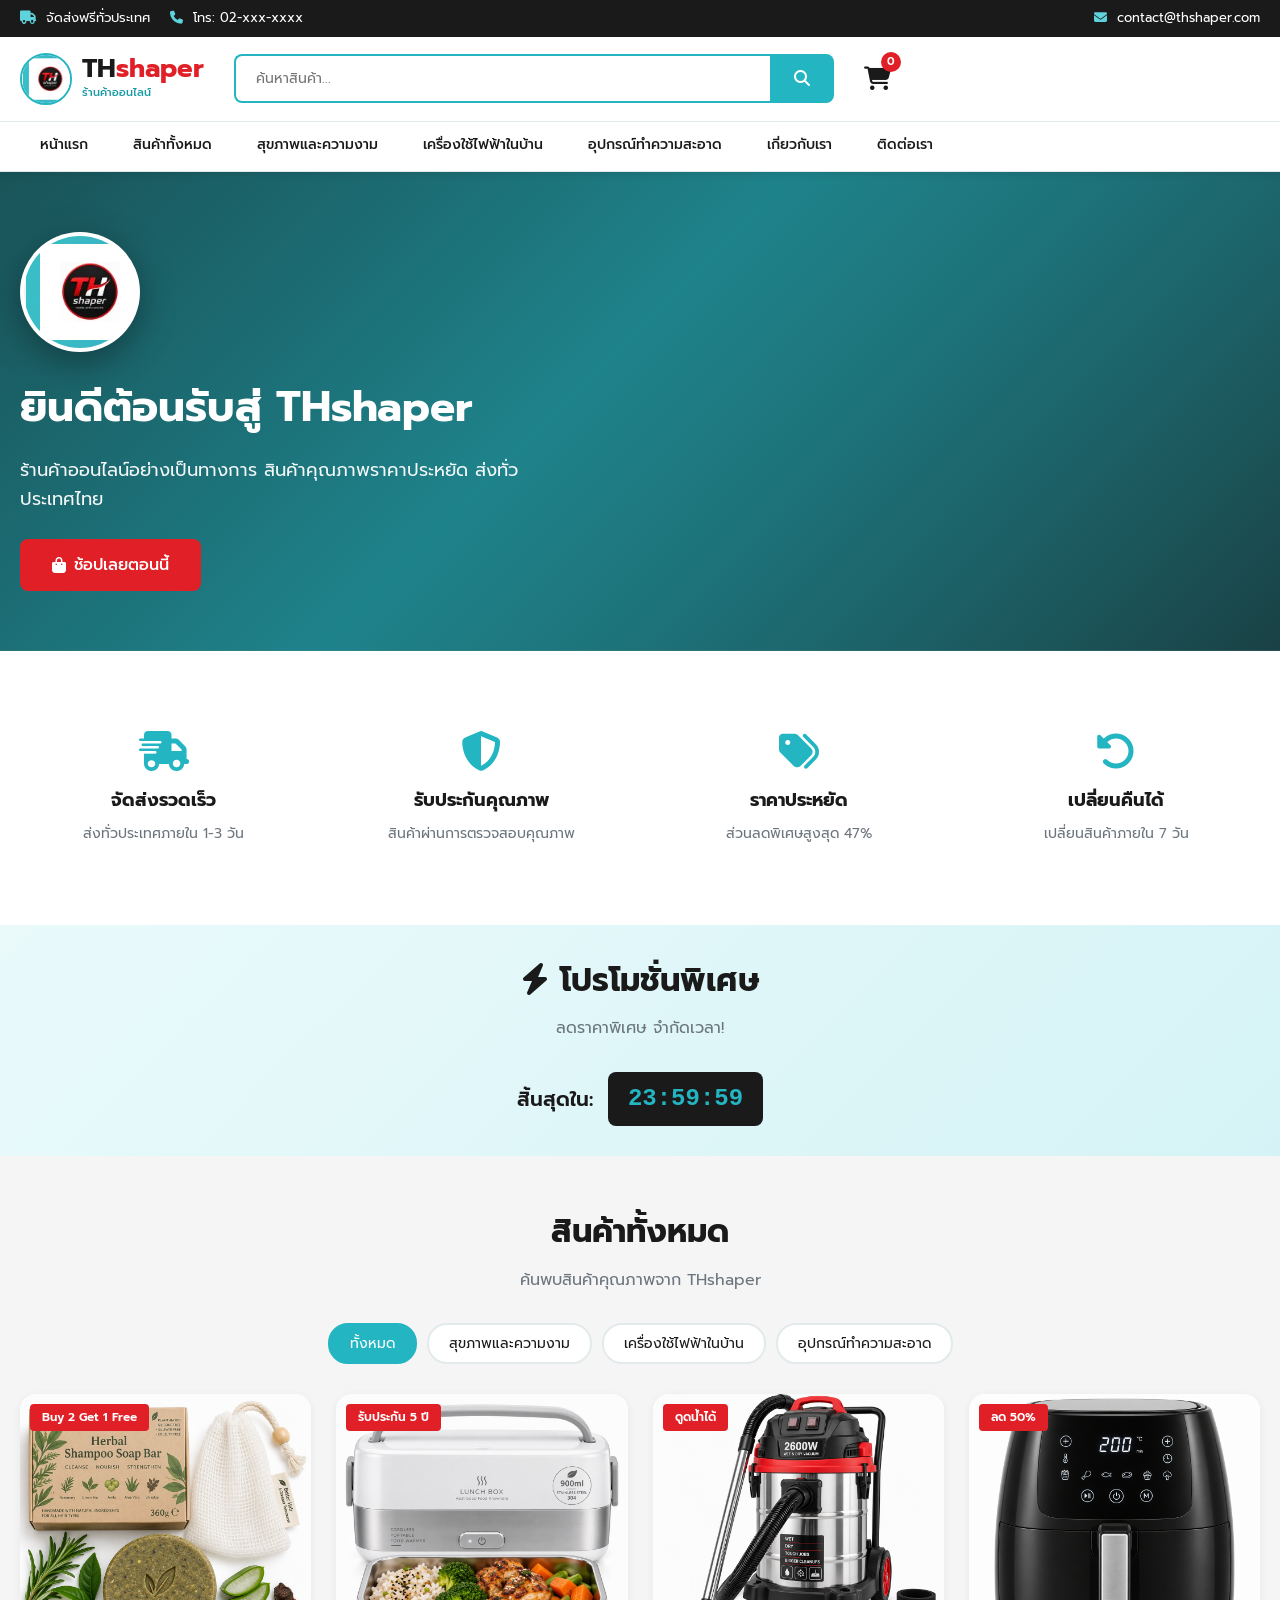
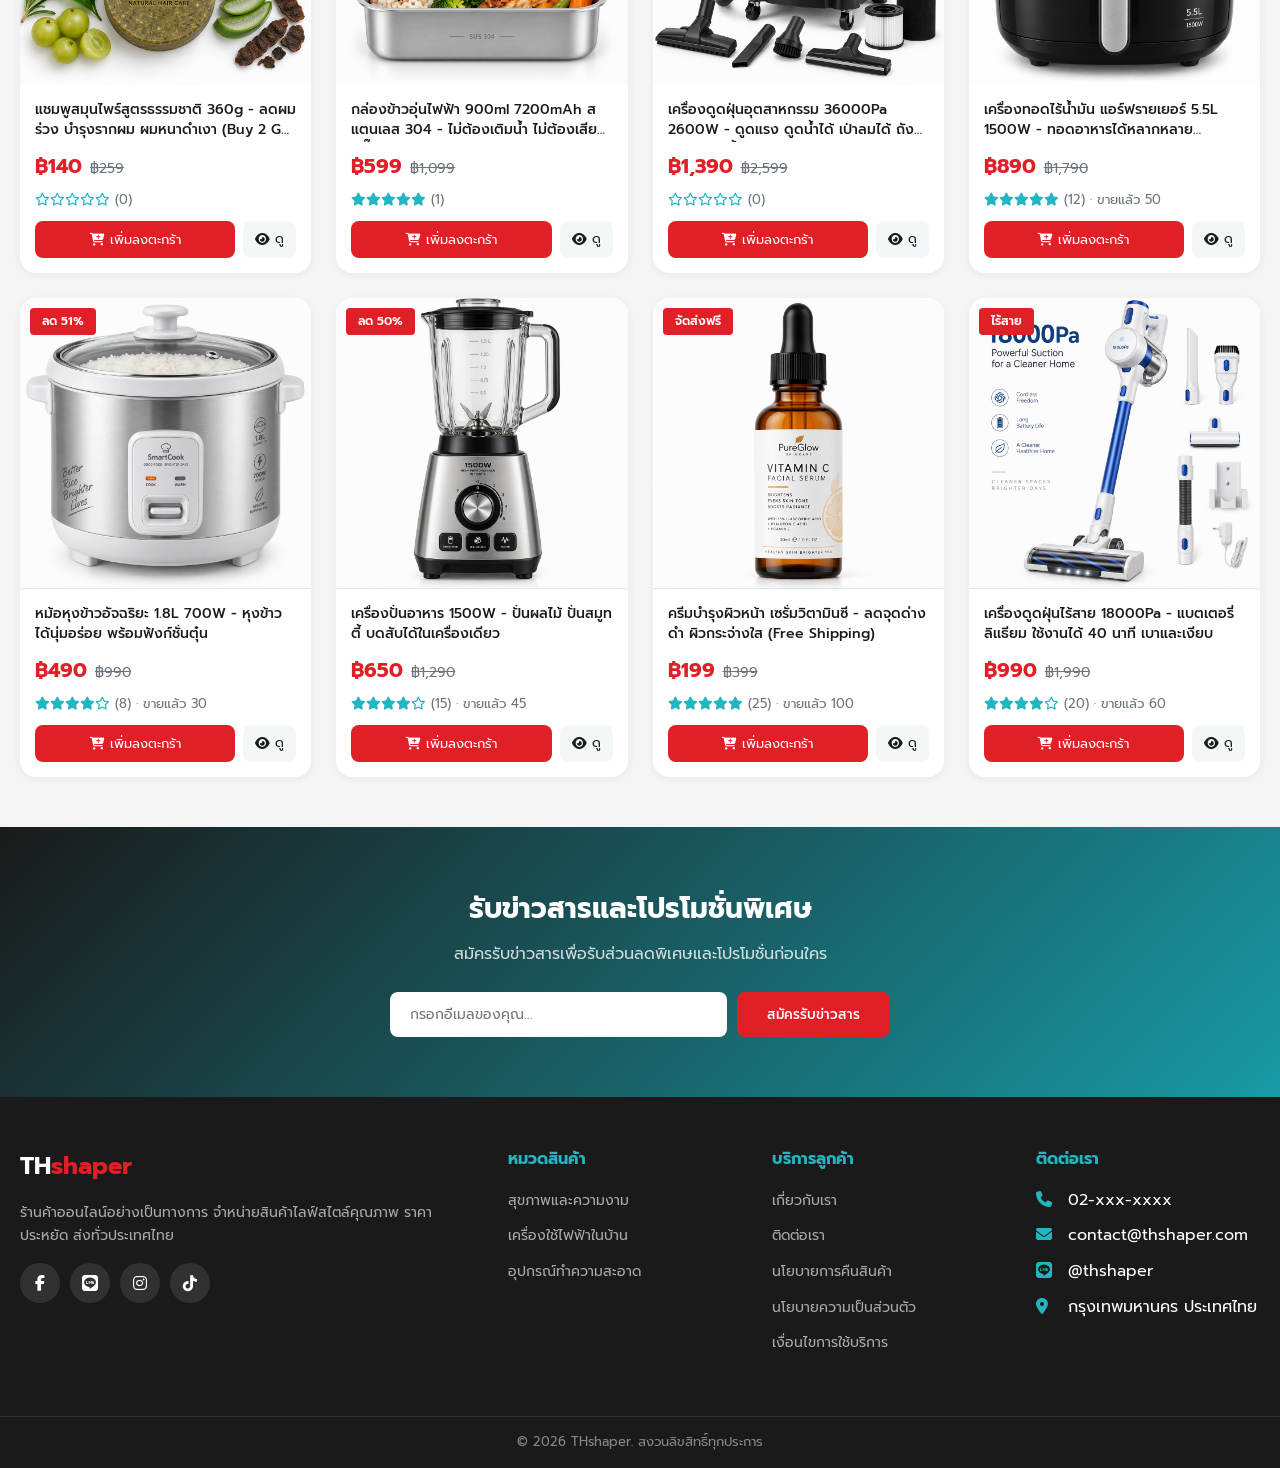
==== index.html @ f89d8999 "Add THshaper online store website - Single-file build (THshaper.html) with inlined CSS/JS and base64" ====
<!DOCTYPE html>
<html lang="th">
<head>
    <meta charset="UTF-8">
    <meta name="viewport" content="width=device-width, initial-scale=1.0">
    <title>THshaper - ร้านค้าออนไลน์ | สินค้าคุณภาพราคาประหยัด</title>
    <meta name="description" content="THshaper ร้านค้าออนไลน์อย่างเป็นทางการ จำหน่ายสินค้าไลฟ์สไตล์คุณภาพ ราคาประหยัด ส่งทั่วประเทศไทย">
    <meta name="keywords" content="THshaper, ร้านค้าออนไลน์, ช้อปปิ้งออนไลน์, สินค้าลดราคา, แชมพูสมุนไพร, กล่องข้าวอุ่นไฟฟ้า, เครื่องดูดฝุ่น">
    <meta name="author" content="THshaper">
    <meta name="robots" content="index, follow">
    
    <!-- Open Graph / Social Media -->
    <meta property="og:type" content="website">
    <meta property="og:title" content="THshaper - ร้านค้าออนไลน์">
    <meta property="og:description" content="สินค้าคุณภาพราคาประหยัด ส่งทั่วประเทศไทย">
    
    <!-- Schema.org structured data for Google SEO -->
    <script type="application/ld+json">
    {
        "@context": "https://schema.org",
        "@type": "OnlineStore",
        "name": "THshaper",
        "description": "ร้านค้าออนไลน์อย่างเป็นทางการ จำหน่ายสินค้าไลฟ์สไตล์คุณภาพ",
        "url": "https://thshaper-store.google.com",
        "address": {
            "@type": "PostalAddress",
            "addressCountry": "TH"
        }
    }
    </script>
    
    <link rel="preconnect" href="https://fonts.googleapis.com">
    <link rel="preconnect" href="https://fonts.gstatic.com" crossorigin>
    <link href="https://fonts.googleapis.com/css2?family=Prompt:wght@300;400;500;600;700&display=swap" rel="stylesheet">
    <link rel="stylesheet" href="https://cdnjs.cloudflare.com/ajax/libs/font-awesome/6.5.0/css/all.min.css">
    <link rel="stylesheet" href="style.css">
</head>
<body>
    <!-- Header -->
    <header id="header">
        <div class="header-top">
            <div class="container">
                <div class="header-top-left">
                    <span><i class="fas fa-truck"></i> จัดส่งฟรีทั่วประเทศ</span>
                    <span><i class="fas fa-phone"></i> โทร: 02-xxx-xxxx</span>
                </div>
                <div class="header-top-right">
                    <span><i class="fas fa-envelope"></i> contact@thshaper.com</span>
                </div>
            </div>
        </div>
        
        <div class="header-main">
            <div class="container">
                <div class="header-flex">
                    <div class="logo" onclick="showPage('home')">
                        <img src="images/logo.png" alt="THshaper Logo" class="logo-img">
                        <div class="logo-text">
                            <h1>TH<span class="logo-accent">shaper</span></h1>
                            <p>ร้านค้าออนไลน์</p>
                        </div>
                    </div>
                    
                    <div class="search-bar">
                        <input type="text" id="searchInput" placeholder="ค้นหาสินค้า..." onkeyup="searchProducts()">
                        <button onclick="searchProducts()"><i class="fas fa-search"></i></button>
                    </div>
                    
                    <div class="header-actions">
                        <div class="cart-icon" onclick="toggleCart()">
                            <i class="fas fa-shopping-cart"></i>
                            <span class="cart-count" id="cartCount">0</span>
                        </div>
                    </div>
                </div>
            </div>
        </div>
        
        <nav class="navbar">
            <div class="container">
                <ul>
                    <li><a href="?" onclick="return openPage('home');">หน้าแรก</a></li>
                    <li><a href="?" onclick="filterCategory('all'); return false;">สินค้าทั้งหมด</a></li>
                    <li><a href="?" onclick="filterCategory('beauty'); return false;">สุขภาพและความงาม</a></li>
                    <li><a href="?" onclick="filterCategory('home'); return false;">เครื่องใช้ไฟฟ้าในบ้าน</a></li>
                    <li><a href="?" onclick="filterCategory('cleaning'); return false;">อุปกรณ์ทำความสะอาด</a></li>
                    <li><a href="?page=about" onclick="return openPage('about');">เกี่ยวกับเรา</a></li>
                    <li><a href="?page=contact" onclick="return openPage('contact');">ติดต่อเรา</a></li>
                </ul>
            </div>
        </nav>
    </header>

    <!-- Home Page -->
    <div id="page-home" class="page active">
        <!-- Hero Banner -->
        <section class="hero">
            <div class="hero-overlay">
                <div class="container">
                    <div class="hero-content">
                        <img src="images/logo.png" alt="THshaper" class="hero-logo">
                        <h2>ยินดีต้อนรับสู่ THshaper</h2>
                        <p>ร้านค้าออนไลน์อย่างเป็นทางการ สินค้าคุณภาพราคาประหยัด ส่งทั่วประเทศไทย</p>
                        <button class="btn btn-primary btn-lg" onclick="filterCategory('all')">
                            <i class="fas fa-shopping-bag"></i> ช้อปเลยตอนนี้
                        </button>
                    </div>
                </div>
            </div>
        </section>

        <!-- Features -->
        <section class="features">
            <div class="container">
                <div class="features-grid">
                    <div class="feature-item">
                        <i class="fas fa-truck-fast"></i>
                        <h3>จัดส่งรวดเร็ว</h3>
                        <p>ส่งทั่วประเทศภายใน 1-3 วัน</p>
                    </div>
                    <div class="feature-item">
                        <i class="fas fa-shield-halved"></i>
                        <h3>รับประกันคุณภาพ</h3>
                        <p>สินค้าผ่านการตรวจสอบคุณภาพ</p>
                    </div>
                    <div class="feature-item">
                        <i class="fas fa-tags"></i>
                        <h3>ราคาประหยัด</h3>
                        <p>ส่วนลดพิเศษสูงสุด 47%</p>
                    </div>
                    <div class="feature-item">
                        <i class="fas fa-rotate-left"></i>
                        <h3>เปลี่ยนคืนได้</h3>
                        <p>เปลี่ยนสินค้าภายใน 7 วัน</p>
                    </div>
                </div>
            </div>
        </section>

        <!-- Flash Sale -->
        <section class="flash-sale">
            <div class="container">
                <div class="section-header">
                    <h2><i class="fas fa-bolt"></i> โปรโมชั่นพิเศษ</h2>
                    <p>ลดราคาพิเศษ จำกัดเวลา!</p>
                </div>
                <div class="countdown-bar">
                    <span>สิ้นสุดใน:</span>
                    <span class="countdown" id="countdown">23:59:59</span>
                </div>
            </div>
        </section>

        <!-- Products Grid -->
        <section class="products-section">
            <div class="container">
                <div class="section-header">
                    <h2>สินค้าทั้งหมด</h2>
                    <p>ค้นพบสินค้าคุณภาพจาก THshaper</p>
                </div>
                
                <div class="filter-bar">
                    <button class="filter-btn active" onclick="filterCategory('all')">ทั้งหมด</button>
                    <button class="filter-btn" onclick="filterCategory('beauty')">สุขภาพและความงาม</button>
                    <button class="filter-btn" onclick="filterCategory('home')">เครื่องใช้ไฟฟ้าในบ้าน</button>
                    <button class="filter-btn" onclick="filterCategory('cleaning')">อุปกรณ์ทำความสะอาด</button>
                </div>
                
                <div class="products-grid" id="productsGrid">
                    <!-- Products will be inserted by JavaScript -->
                </div>
            </div>
        </section>

        <!-- Newsletter -->
        <section class="newsletter">
            <div class="container">
                <h2>รับข่าวสารและโปรโมชั่นพิเศษ</h2>
                <p>สมัครรับข่าวสารเพื่อรับส่วนลดพิเศษและโปรโมชั่นก่อนใคร</p>
                <div class="newsletter-form">
                    <input type="email" placeholder="กรอกอีเมลของคุณ..." id="newsletterEmail">
                    <button onclick="subscribeNewsletter()">สมัครรับข่าวสาร</button>
                </div>
            </div>
        </section>
    </div>

    <!-- Product Detail Page -->
    <div id="page-product" class="page">
        <div class="container">
            <div class="breadcrumb" id="breadcrumb">
                <a href="?" onclick="return openPage('home');">หน้าแรก</a> / 
                <a href="?" onclick="filterCategory('all'); return false;">สินค้าทั้งหมด</a> / 
                <span id="breadcrumbProduct">สินค้า</span>
            </div>
            <button class="btn-back" onclick="openPage('home')">
                <i class="fas fa-arrow-left"></i> กลับไปหน้าร้าน
            </button>
            <div id="productDetail" class="product-detail">
                <!-- Product detail will be inserted by JavaScript -->
            </div>
            <div id="relatedProducts" class="related-section"></div>
        </div>
    </div>

    <!-- About Page -->
    <div id="page-about" class="page">
        <div class="container">
            <div class="section-header">
                <h2>เกี่ยวกับ THshaper</h2>
            </div>
            <div class="about-content">
                <div class="about-text">
                    <h3>THshaper ร้านค้าออนไลน์อย่างเป็นทางการ</h3>
                    <p>THshaper คือร้านค้าออนไลน์ที่จำหน่ายสินค้าไลฟ์สไตล์คุณภาพ ครอบคลุมหมวดสุขภาพและความงาม เครื่องใช้ไฟฟ้าในบ้าน และอุปกรณ์ทำความสะอาด เรามุ่งมั่นนำเสนอสินค้าที่มีคุณภาพในราคาที่ประหยัด พร้อมบริการจัดส่งทั่วประเทศไทย</p>
                    <p>ด้วยประสบการณ์ในการขายสินค้าออนไลน์ เราเข้าใจความต้องการของลูกค้าและพยายามพัฒนาบริการอย่างต่อเนื่อง เพื่อให้ลูกค้าได้รับประสบการณ์การช้อปปิ้งที่ดีที่สุด</p>
                    
                    <h3>ทำไมต้องเลือก THshaper?</h3>
                    <ul>
                        <li><i class="fas fa-check"></i> สินค้าคุณภาพผ่านการคัดเลือก</li>
                        <li><i class="fas fa-check"></i> ราคาประหยัดพร้อมส่วนลดสูงสุด 47%</li>
                        <li><i class="fas fa-check"></i> จัดส่งรวดเร็วทั่วประเทศไทย</li>
                        <li><i class="fas fa-check"></i> รับประกันสินค้าและเปลี่ยนคืนได้</li>
                        <li><i class="fas fa-check"></i> ทีมงานพร้อมให้บริการและให้คำปรึกษา</li>
                    </ul>
                </div>
            </div>
        </div>
    </div>

    <!-- Contact Page -->
    <div id="page-contact" class="page">
        <div class="container">
            <div class="section-header">
                <h2>ติดต่อเรา</h2>
                <p>มีคำถามหรือข้อสงสัย? ติดต่อเราได้ทุกช่องทาง</p>
            </div>
            <div class="contact-grid">
                <div class="contact-info">
                    <div class="contact-item">
                        <i class="fas fa-map-marker-alt"></i>
                        <div>
                            <h3>ที่อยู่</h3>
                            <p>กรุงเทพมหานคร ประเทศไทย</p>
                        </div>
                    </div>
                    <div class="contact-item">
                        <i class="fas fa-phone"></i>
                        <div>
                            <h3>โทรศัพท์</h3>
                            <p>02-xxx-xxxx</p>
                        </div>
                    </div>
                    <div class="contact-item">
                        <i class="fas fa-envelope"></i>
                        <div>
                            <h3>อีเมล</h3>
                            <p>contact@thshaper.com</p>
                        </div>
                    </div>
                    <div class="contact-item">
                        <i class="fab fa-line"></i>
                        <div>
                            <h3>LINE</h3>
                            <p>@thshaper</p>
                        </div>
                    </div>
                    <div class="contact-item">
                        <i class="fab fa-facebook"></i>
                        <div>
                            <h3>Facebook</h3>
                            <p>THshaper Thailand</p>
                        </div>
                    </div>
                </div>
                <div class="contact-form-wrapper">
                    <form class="contact-form" onsubmit="submitContact(event)">
                        <h3>ส่งข้อความถึงเรา</h3>
                        <div class="form-group">
                            <label>ชื่อ-นามสกุล</label>
                            <input type="text" required placeholder="กรอกชื่อของคุณ">
                        </div>
                        <div class="form-group">
                            <label>อีเมล</label>
                            <input type="email" required placeholder="กรอกอีเมล">
                        </div>
                        <div class="form-group">
                            <label>เบอร์โทรศัพท์</label>
                            <input type="tel" placeholder="กรอกเบอร์โทร">
                        </div>
                        <div class="form-group">
                            <label>ข้อความ</label>
                            <textarea rows="5" required placeholder="กรอกข้อความ"></textarea>
                        </div>
                        <button type="submit" class="btn btn-primary">ส่งข้อความ</button>
                    </form>
                </div>
            </div>
        </div>
    </div>

    <!-- Cart Sidebar -->
    <div id="cartOverlay" class="cart-overlay" onclick="toggleCart()"></div>
    <div id="cartSidebar" class="cart-sidebar">
        <div class="cart-header">
            <h3><i class="fas fa-shopping-cart"></i> ตะกร้าสินค้า</h3>
            <button onclick="toggleCart()"><i class="fas fa-times"></i></button>
        </div>
        <div class="cart-items" id="cartItems">
            <p class="empty-cart">ตะกร้าสินค้าว่าง</p>
        </div>
        <div class="cart-footer" id="cartFooter">
            <div class="cart-total">
                <span>รวมทั้งหมด:</span>
                <span id="cartTotal">฿0</span>
            </div>
            <button class="btn btn-primary btn-block" onclick="checkout()">ดำเนินการสั่งซื้อ</button>
        </div>
    </div>

    <!-- Footer -->
    <footer>
        <div class="footer-top">
            <div class="container">
                <div class="footer-grid">
                    <div class="footer-col">
                        <h3>TH<span class="logo-accent">shaper</span></h3>
                        <p>ร้านค้าออนไลน์อย่างเป็นทางการ จำหน่ายสินค้าไลฟ์สไตล์คุณภาพ ราคาประหยัด ส่งทั่วประเทศไทย</p>
                        <div class="social-links">
                            <a href="#"><i class="fab fa-facebook-f"></i></a>
                            <a href="#"><i class="fab fa-line"></i></a>
                            <a href="#"><i class="fab fa-instagram"></i></a>
                            <a href="#"><i class="fab fa-tiktok"></i></a>
                        </div>
                    </div>
                    <div class="footer-col">
                        <h4>หมวดสินค้า</h4>
                        <ul>
                            <li><a href="#" onclick="filterCategory('beauty'); return false;">สุขภาพและความงาม</a></li>
                            <li><a href="#" onclick="filterCategory('home'); return false;">เครื่องใช้ไฟฟ้าในบ้าน</a></li>
                            <li><a href="#" onclick="filterCategory('cleaning'); return false;">อุปกรณ์ทำความสะอาด</a></li>
                        </ul>
                    </div>
                    <div class="footer-col">
                        <h4>บริการลูกค้า</h4>
                        <ul>
                            <li><a href="#" onclick="showPage('about'); return false;">เกี่ยวกับเรา</a></li>
                            <li><a href="#" onclick="showPage('contact'); return false;">ติดต่อเรา</a></li>
                            <li><a href="#">นโยบายการคืนสินค้า</a></li>
                            <li><a href="#">นโยบายความเป็นส่วนตัว</a></li>
                            <li><a href="#">เงื่อนไขการใช้บริการ</a></li>
                        </ul>
                    </div>
                    <div class="footer-col">
                        <h4>ติดต่อเรา</h4>
                        <ul>
                            <li><i class="fas fa-phone"></i> 02-xxx-xxxx</li>
                            <li><i class="fas fa-envelope"></i> contact@thshaper.com</li>
                            <li><i class="fab fa-line"></i> @thshaper</li>
                            <li><i class="fas fa-map-marker-alt"></i> กรุงเทพมหานคร ประเทศไทย</li>
                        </ul>
                    </div>
                </div>
            </div>
        </div>
        <div class="footer-bottom">
            <div class="container">
                <p>&copy; 2026 THshaper. สงวนลิขสิทธิ์ทุกประการ</p>
            </div>
        </div>
    </footer>

    <!-- Toast Notification -->
    <div id="toast" class="toast"></div>

    <script src="data.js"></script>
    <script src="app.js"></script>
</body>
</html>
---- style.css ----
/* ============================
   THshaper - E-commerce CSS
   ============================ */

/* Reset & Base */
*, *::before, *::after {
    margin: 0;
    padding: 0;
    box-sizing: border-box;
}

:root {
    --primary: #E01F26;
    --primary-dark: #B01A20;
    --primary-light: #FF4A50;
    --teal: #23B5C1;
    --teal-dark: #189AA5;
    --teal-light: #5FD3DC;
    --secondary: #23B5C1;
    --accent: #23B5C1;
    --dark: #1A1A1A;
    --dark-2: #262626;
    --gray: #6c757d;
    --gray-light: #f4f7f8;
    --gray-border: #e3eaec;
    --white: #ffffff;
    --green: #28a745;
    --shadow: 0 2px 8px rgba(0, 0, 0, 0.1);
    --shadow-lg: 0 8px 30px rgba(0, 0, 0, 0.15);
    --radius: 8px;
    --radius-lg: 16px;
    --transition: all 0.3s ease;
    --font: 'Prompt', sans-serif;
}

html {
    scroll-behavior: smooth;
}

body {
    font-family: var(--font);
    color: var(--dark);
    background: #f5f5f5;
    line-height: 1.6;
}

a {
    text-decoration: none;
    color: inherit;
}

ul {
    list-style: none;
}

img {
    max-width: 100%;
    display: block;
}

button {
    cursor: pointer;
    border: none;
    font-family: inherit;
}

input, textarea {
    font-family: inherit;
}

/* Container */
.container {
    max-width: 1280px;
    margin: 0 auto;
    padding: 0 20px;
}

/* Buttons */
.btn {
    display: inline-flex;
    align-items: center;
    gap: 8px;
    padding: 10px 24px;
    border-radius: var(--radius);
    font-size: 14px;
    font-weight: 500;
    transition: var(--transition);
    background: var(--gray-light);
    color: var(--dark);
}

.btn-primary {
    background: var(--primary);
    color: white;
}

.btn-primary:hover {
    background: var(--primary-dark);
    transform: translateY(-2px);
    box-shadow: 0 4px 15px rgba(217, 37, 33, 0.4);
}

.btn-lg {
    padding: 14px 32px;
    font-size: 16px;
}

.btn-block {
    width: 100%;
    justify-content: center;
}

/* Header */
#header {
    position: sticky;
    top: 0;
    z-index: 1000;
    background: white;
    box-shadow: var(--shadow);
}

.header-top {
    background: var(--dark);
    color: white;
    padding: 8px 0;
    font-size: 13px;
}

.header-top .container {
    display: flex;
    justify-content: space-between;
    align-items: center;
}

.header-top-left, .header-top-right {
    display: flex;
    gap: 20px;
}

.header-top span i {
    margin-right: 5px;
    color: var(--teal-light);
}

.header-main {
    padding: 16px 0;
    border-bottom: 1px solid var(--gray-border);
}

.header-flex {
    display: flex;
    align-items: center;
    gap: 30px;
}

.logo {
    cursor: pointer;
    flex-shrink: 0;
    display: flex;
    align-items: center;
    gap: 10px;
}

.logo-img {
    width: 52px;
    height: 52px;
    border-radius: 50%;
    object-fit: cover;
    background: white;
    border: 2px solid var(--teal);
    flex-shrink: 0;
}

.logo-text {
    display: flex;
    flex-direction: column;
}

.logo h1 {
    font-size: 26px;
    font-weight: 700;
    color: var(--dark);
    line-height: 1;
}

.logo-accent {
    color: var(--primary);
}

.logo p {
    font-size: 11px;
    color: var(--teal-dark);
    margin-top: 2px;
    font-weight: 500;
}

.search-bar {
    flex: 1;
    display: flex;
    max-width: 600px;
}

.search-bar input {
    flex: 1;
    padding: 12px 20px;
    border: 2px solid var(--teal);
    border-right: none;
    border-radius: var(--radius) 0 0 var(--radius);
    outline: none;
    font-size: 14px;
}

.search-bar button {
    background: var(--teal);
    color: white;
    padding: 0 24px;
    border-radius: 0 var(--radius) var(--radius) 0;
    font-size: 16px;
    transition: var(--transition);
}

.search-bar button:hover {
    background: var(--teal-dark);
}

.header-actions {
    display: flex;
    gap: 20px;
    align-items: center;
}

.cart-icon {
    position: relative;
    cursor: pointer;
    font-size: 24px;
    color: var(--dark);
    transition: var(--transition);
}

.cart-icon:hover {
    color: var(--primary);
}

.cart-count {
    position: absolute;
    top: -8px;
    right: -10px;
    background: var(--primary);
    color: white;
    font-size: 11px;
    width: 20px;
    height: 20px;
    border-radius: 50%;
    display: flex;
    align-items: center;
    justify-content: center;
    font-weight: 600;
}

/* Navbar */
.navbar {
    background: white;
    border-bottom: 1px solid var(--gray-border);
}

.navbar ul {
    display: flex;
    gap: 5px;
}

.navbar li a {
    display: block;
    padding: 12px 20px;
    font-size: 14px;
    font-weight: 500;
    color: var(--dark);
    transition: var(--transition);
    border-bottom: 3px solid transparent;
}

.navbar li a:hover {
    color: var(--teal);
    border-bottom-color: var(--teal);
}

/* Page System */
.page {
    display: none;
    min-height: 60vh;
}

.page.active {
    display: block;
}

/* Hero */
.hero {
    background: linear-gradient(135deg, #189AA5 0%, #23B5C1 45%, #1A1A1A 100%);
    background-size: cover;
    background-position: center;
    min-height: 420px;
    display: flex;
    align-items: center;
    color: white;
    position: relative;
}

.hero-overlay {
    width: 100%;
    background: linear-gradient(135deg, rgba(26, 26, 26, 0.55) 0%, rgba(24, 154, 165, 0.3) 100%);
    padding: 60px 0;
}

.hero-logo {
    width: 120px;
    height: 120px;
    border-radius: 50%;
    object-fit: cover;
    background: white;
    border: 4px solid rgba(255, 255, 255, 0.9);
    box-shadow: 0 10px 35px rgba(0, 0, 0, 0.35);
    margin-bottom: 22px;
}

.hero-content h2 {
    font-size: 42px;
    font-weight: 700;
    margin-bottom: 15px;
}

.hero-content p {
    font-size: 18px;
    margin-bottom: 25px;
    opacity: 0.95;
    max-width: 500px;
}

/* Features */
.features {
    padding: 50px 0;
    background: white;
}

.features-grid {
    display: grid;
    grid-template-columns: repeat(4, 1fr);
    gap: 30px;
}

.feature-item {
    text-align: center;
    padding: 30px 20px;
    border-radius: var(--radius-lg);
    transition: var(--transition);
}

.feature-item:hover {
    background: var(--gray-light);
    transform: translateY(-5px);
}

.feature-item i {
    font-size: 40px;
    color: var(--teal);
    margin-bottom: 15px;
}

.feature-item h3 {
    font-size: 18px;
    margin-bottom: 8px;
}

.feature-item p {
    font-size: 14px;
    color: var(--gray);
}

/* Flash Sale */
.flash-sale {
    padding: 30px 0;
    background: linear-gradient(135deg, #eafafb 0%, #d5f3f6 100%);
}

.countdown-bar {
    display: flex;
    justify-content: center;
    align-items: center;
    gap: 15px;
    font-size: 20px;
    font-weight: 600;
}

.countdown {
    background: var(--dark);
    color: var(--accent);
    padding: 8px 20px;
    border-radius: var(--radius);
    font-family: monospace;
    font-size: 24px;
}

/* Products Section */
.products-section {
    padding: 50px 0;
}

.section-header {
    text-align: center;
    margin-bottom: 30px;
}

.section-header h2 {
    font-size: 32px;
    font-weight: 700;
    color: var(--dark);
    margin-bottom: 10px;
}

.section-header p {
    color: var(--gray);
    font-size: 16px;
}

/* Filter Bar */
.filter-bar {
    display: flex;
    justify-content: center;
    gap: 10px;
    margin-bottom: 30px;
    flex-wrap: wrap;
}

.filter-btn {
    padding: 8px 20px;
    border-radius: 20px;
    background: white;
    border: 2px solid var(--gray-border);
    color: var(--dark);
    font-size: 14px;
    transition: var(--transition);
}

.filter-btn:hover {
    border-color: var(--teal);
    color: var(--teal-dark);
}

.filter-btn.active {
    background: var(--teal);
    color: white;
    border-color: var(--teal);
}

/* Products Grid */
.products-grid {
    display: grid;
    grid-template-columns: repeat(4, 1fr);
    gap: 25px;
}

.product-card {
    background: white;
    border-radius: var(--radius-lg);
    overflow: hidden;
    transition: var(--transition);
    box-shadow: 0 2px 8px rgba(0,0,0,0.06);
    cursor: pointer;
}

.product-card:hover {
    transform: translateY(-8px);
    box-shadow: var(--shadow-lg);
}

.product-image {
    position: relative;
    aspect-ratio: 1;
    background: var(--gray-light);
    display: flex;
    align-items: center;
    justify-content: center;
    overflow: hidden;
}

.product-image img {
    width: 100%;
    height: 100%;
    object-fit: cover;
    transition: transform 0.4s ease;
}

.product-card:hover .product-image img {
    transform: scale(1.1);
}

.product-badge {
    position: absolute;
    top: 10px;
    left: 10px;
    background: var(--primary);
    color: white;
    padding: 4px 12px;
    border-radius: 4px;
    font-size: 12px;
    font-weight: 600;
    z-index: 2;
}

/* "View details" hint that slides up over the product image on hover */
.product-image-hint {
    position: absolute;
    left: 0;
    right: 0;
    bottom: 0;
    background: rgba(35, 181, 193, 0.95);
    color: white;
    text-align: center;
    padding: 9px 0;
    font-size: 13px;
    font-weight: 500;
    transform: translateY(100%);
    transition: transform 0.3s ease;
    z-index: 2;
}

.product-card:hover .product-image-hint {
    transform: translateY(0);
}

.product-info {
    padding: 15px;
}

.product-name {
    font-size: 14px;
    font-weight: 500;
    margin-bottom: 8px;
    display: -webkit-box;
    -webkit-line-clamp: 2;
    -webkit-box-orient: vertical;
    overflow: hidden;
    min-height: 42px;
    line-height: 1.4;
}

.product-name a {
    color: var(--dark);
    text-decoration: none;
    transition: var(--transition);
}

.product-name a:hover {
    color: var(--teal-dark);
    text-decoration: underline;
}

.product-price {
    display: flex;
    align-items: baseline;
    gap: 8px;
    margin-bottom: 8px;
}

.price-current {
    font-size: 20px;
    font-weight: 700;
    color: var(--primary);
}

.price-original {
    font-size: 14px;
    color: var(--gray);
    text-decoration: line-through;
}

.product-rating {
    display: flex;
    align-items: center;
    gap: 5px;
    font-size: 13px;
    color: var(--gray);
}

.product-rating .stars {
    color: var(--accent);
}

.product-actions {
    display: flex;
    gap: 8px;
    margin-top: 10px;
}

.btn-add-cart {
    flex: 1;
    background: var(--primary);
    color: white;
    padding: 8px 12px;
    border-radius: var(--radius);
    font-size: 13px;
    transition: var(--transition);
    display: flex;
    align-items: center;
    justify-content: center;
    gap: 5px;
}

.btn-add-cart:hover {
    background: var(--primary-dark);
}

.btn-quick-view {
    background: var(--gray-light);
    color: var(--dark);
    padding: 8px 12px;
    border-radius: var(--radius);
    font-size: 13px;
    transition: var(--transition);
    text-decoration: none;
    display: inline-flex;
    align-items: center;
    gap: 5px;
    white-space: nowrap;
}

.btn-quick-view:hover {
    background: var(--teal);
    color: white;
}

/* Back button on product detail page */
.btn-back {
    display: inline-flex;
    align-items: center;
    gap: 8px;
    margin-bottom: 18px;
    padding: 9px 18px;
    border-radius: var(--radius);
    background: white;
    border: 2px solid var(--gray-border);
    color: var(--dark);
    font-size: 14px;
    font-weight: 500;
    transition: var(--transition);
}

.btn-back:hover {
    border-color: var(--teal);
    color: var(--teal-dark);
    transform: translateX(-3px);
}

/* Related products on the detail page */
.related-section {
    padding: 40px 0 10px;
}

.related-title {
    font-size: 24px;
    font-weight: 700;
    color: var(--dark);
    margin-bottom: 22px;
    padding-bottom: 12px;
    border-bottom: 3px solid var(--teal);
    display: inline-block;
}

.related-title i {
    color: var(--teal);
    margin-right: 6px;
}

/* Newsletter */
.newsletter {
    padding: 60px 0;
    background: linear-gradient(135deg, #1A1A1A 0%, #189AA5 100%);
    color: white;
    text-align: center;
}

.newsletter h2 {
    font-size: 28px;
    margin-bottom: 10px;
}

.newsletter p {
    opacity: 0.8;
    margin-bottom: 25px;
}

.newsletter-form {
    display: flex;
    max-width: 500px;
    margin: 0 auto;
    gap: 10px;
}

.newsletter-form input {
    flex: 1;
    padding: 12px 20px;
    border-radius: var(--radius);
    border: none;
    outline: none;
    font-size: 14px;
}

.newsletter-form button {
    background: var(--primary);
    color: white;
    padding: 12px 30px;
    border-radius: var(--radius);
    font-weight: 500;
    transition: var(--transition);
}

.newsletter-form button:hover {
    background: var(--primary-dark);
}

/* Product Detail */
.breadcrumb {
    padding: 20px 0;
    font-size: 14px;
    color: var(--gray);
}

.breadcrumb a {
    color: var(--primary);
}

.product-detail {
    display: grid;
    grid-template-columns: 1fr 1fr;
    gap: 40px;
    padding-bottom: 40px;
}

.product-detail-image {
    border-radius: var(--radius-lg);
    overflow: hidden;
    background: var(--gray-light);
    aspect-ratio: 1;
}

.product-detail-image img {
    width: 100%;
    height: 100%;
    object-fit: cover;
}

.product-detail-info h1 {
    font-size: 24px;
    font-weight: 600;
    margin-bottom: 15px;
    line-height: 1.4;
}

.product-detail-price {
    display: flex;
    align-items: baseline;
    gap: 12px;
    margin-bottom: 20px;
    flex-wrap: wrap;
}

.product-detail-price .price-current {
    font-size: 36px;
}

.product-detail-price .price-original {
    font-size: 18px;
}

.product-detail-meta {
    display: flex;
    flex-direction: column;
    gap: 12px;
    margin-bottom: 25px;
    padding: 20px;
    background: var(--gray-light);
    border-radius: var(--radius);
}

.meta-row {
    display: flex;
    align-items: center;
    gap: 8px;
    font-size: 14px;
}

.meta-row i {
    color: var(--primary);
    width: 20px;
}

.meta-row strong {
    color: var(--dark);
}

.product-detail-features {
    margin-bottom: 25px;
}

.product-detail-features h3 {
    font-size: 16px;
    margin-bottom: 12px;
}

.product-detail-features ul {
    list-style: none;
}

.product-detail-features li {
    padding: 6px 0;
    padding-left: 25px;
    position: relative;
    font-size: 14px;
}

.product-detail-features li::before {
    content: '\f00c';
    font-family: 'Font Awesome 6 Free';
    font-weight: 900;
    position: absolute;
    left: 0;
    color: var(--green);
}

.quantity-selector {
    display: flex;
    align-items: center;
    gap: 15px;
    margin-bottom: 25px;
}

.quantity-selector label {
    font-weight: 500;
}

.qty-controls {
    display: flex;
    align-items: center;
    border: 2px solid var(--gray-border);
    border-radius: var(--radius);
    overflow: hidden;
}

.qty-controls button {
    width: 40px;
    height: 40px;
    background: var(--gray-light);
    font-size: 18px;
    transition: var(--transition);
}

.qty-controls button:hover {
    background: var(--primary);
    color: white;
}

.qty-controls input {
    width: 50px;
    height: 40px;
    text-align: center;
    border: none;
    outline: none;
    font-size: 16px;
    font-weight: 500;
}

.product-detail-actions {
    display: flex;
    gap: 15px;
}

/* About Page */
.about-content {
    max-width: 900px;
    margin: 0 auto;
    background: white;
    padding: 40px;
    border-radius: var(--radius-lg);
    box-shadow: var(--shadow);
}

.about-text h3 {
    font-size: 22px;
    margin: 25px 0 15px;
    color: var(--primary);
}

.about-text p {
    margin-bottom: 15px;
    line-height: 1.8;
    color: #555;
}

.about-text ul {
    list-style: none;
    margin-top: 15px;
}

.about-text li {
    padding: 8px 0;
    padding-left: 30px;
    position: relative;
    font-size: 15px;
}

.about-text li i {
    position: absolute;
    left: 0;
    color: var(--green);
}

/* Contact Page */
.contact-grid {
    display: grid;
    grid-template-columns: 1fr 1.5fr;
    gap: 40px;
    margin-top: 30px;
}

.contact-info {
    background: white;
    padding: 30px;
    border-radius: var(--radius-lg);
    box-shadow: var(--shadow);
}

.contact-item {
    display: flex;
    gap: 15px;
    align-items: flex-start;
    margin-bottom: 25px;
}

.contact-item i {
    font-size: 24px;
    color: var(--teal-dark);
    width: 40px;
    height: 40px;
    background: rgba(35, 181, 193, 0.12);
    border-radius: 50%;
    display: flex;
    align-items: center;
    justify-content: center;
    flex-shrink: 0;
}

.contact-item h3 {
    font-size: 16px;
    margin-bottom: 5px;
}

.contact-item p {
    color: var(--gray);
    font-size: 14px;
}

.contact-form-wrapper {
    background: white;
    padding: 30px;
    border-radius: var(--radius-lg);
    box-shadow: var(--shadow);
}

.contact-form h3 {
    font-size: 20px;
    margin-bottom: 20px;
}

.form-group {
    margin-bottom: 20px;
}

.form-group label {
    display: block;
    margin-bottom: 8px;
    font-weight: 500;
    font-size: 14px;
}

.form-group input,
.form-group textarea {
    width: 100%;
    padding: 12px 16px;
    border: 2px solid var(--gray-border);
    border-radius: var(--radius);
    outline: none;
    font-size: 14px;
    transition: var(--transition);
}

.form-group input:focus,
.form-group textarea:focus {
    border-color: var(--primary);
}

/* Cart Sidebar */
.cart-overlay {
    position: fixed;
    top: 0;
    left: 0;
    width: 100%;
    height: 100%;
    background: rgba(0, 0, 0, 0.5);
    z-index: 1500;
    opacity: 0;
    visibility: hidden;
    transition: var(--transition);
}

.cart-overlay.active {
    opacity: 1;
    visibility: visible;
}

.cart-sidebar {
    position: fixed;
    top: 0;
    right: -400px;
    width: 400px;
    max-width: 90%;
    height: 100%;
    background: white;
    z-index: 1600;
    transition: right 0.3s ease;
    display: flex;
    flex-direction: column;
}

.cart-sidebar.active {
    right: 0;
}

.cart-header {
    display: flex;
    justify-content: space-between;
    align-items: center;
    padding: 20px;
    border-bottom: 1px solid var(--gray-border);
    background: var(--teal-dark);
    color: white;
}

.cart-header button {
    background: none;
    color: white;
    font-size: 20px;
}

.cart-items {
    flex: 1;
    overflow-y: auto;
    padding: 15px;
}

.empty-cart {
    text-align: center;
    color: var(--gray);
    padding: 40px;
}

.cart-item {
    display: flex;
    gap: 12px;
    padding: 12px;
    border-bottom: 1px solid var(--gray-border);
}

.cart-item img {
    width: 70px;
    height: 70px;
    border-radius: var(--radius);
    object-fit: cover;
    flex-shrink: 0;
}

.cart-item-info {
    flex: 1;
}

.cart-item-name {
    font-size: 13px;
    margin-bottom: 5px;
    display: -webkit-box;
    -webkit-line-clamp: 2;
    -webkit-box-orient: vertical;
    overflow: hidden;
}

.cart-item-price {
    color: var(--primary);
    font-weight: 600;
    font-size: 15px;
}

.cart-item-qty {
    display: flex;
    align-items: center;
    gap: 8px;
    margin-top: 5px;
}

.cart-item-qty button {
    width: 24px;
    height: 24px;
    border-radius: 4px;
    background: var(--gray-light);
    font-size: 14px;
}

.cart-item-remove {
    color: var(--gray);
    font-size: 18px;
    align-self: center;
    transition: var(--transition);
}

.cart-item-remove:hover {
    color: var(--primary);
}

.cart-footer {
    padding: 20px;
    border-top: 1px solid var(--gray-border);
}

.cart-total {
    display: flex;
    justify-content: space-between;
    align-items: center;
    margin-bottom: 15px;
    font-size: 18px;
    font-weight: 700;
}

.cart-total span:last-child {
    color: var(--primary);
}

/* Footer */
footer {
    background: var(--dark);
    color: white;
}

.footer-top {
    padding: 50px 0;
}

.footer-grid {
    display: grid;
    grid-template-columns: 2fr 1fr 1fr 1fr;
    gap: 40px;
}

.footer-col h3 {
    font-size: 24px;
    font-weight: 700;
    margin-bottom: 15px;
}

.footer-col h4 {
    font-size: 16px;
    margin-bottom: 15px;
    color: var(--accent);
}

.footer-col p {
    color: #aaa;
    margin-bottom: 15px;
    font-size: 14px;
    line-height: 1.7;
}

.footer-col ul li {
    margin-bottom: 10px;
}

.footer-col ul li a {
    color: #aaa;
    font-size: 14px;
    transition: var(--transition);
}

.footer-col ul li a:hover {
    color: var(--accent);
}

.footer-col ul li i {
    color: var(--accent);
    margin-right: 8px;
    width: 18px;
}

.social-links {
    display: flex;
    gap: 10px;
}

.social-links a {
    width: 40px;
    height: 40px;
    border-radius: 50%;
    background: rgba(255, 255, 255, 0.1);
    display: flex;
    align-items: center;
    justify-content: center;
    color: white;
    transition: var(--transition);
}

.social-links a:hover {
    background: var(--teal);
    transform: translateY(-3px);
}

.footer-bottom {
    padding: 15px 0;
    border-top: 1px solid rgba(255, 255, 255, 0.1);
    text-align: center;
}

.footer-bottom p {
    color: #888;
    font-size: 13px;
}

/* Toast */
.toast {
    position: fixed;
    bottom: 30px;
    right: 30px;
    background: var(--dark);
    color: white;
    padding: 15px 25px;
    border-radius: var(--radius);
    box-shadow: var(--shadow-lg);
    z-index: 2000;
    transform: translateX(400px);
    transition: transform 0.3s ease;
    display: flex;
    align-items: center;
    gap: 10px;
}

.toast.show {
    transform: translateX(0);
}

.toast i {
    color: var(--green);
    font-size: 20px;
}

/* Responsive */
@media (max-width: 1024px) {
    .products-grid {
        grid-template-columns: repeat(3, 1fr);
    }
    
    .features-grid {
        grid-template-columns: repeat(2, 1fr);
    }
    
    .footer-grid {
        grid-template-columns: repeat(2, 1fr);
    }
}

@media (max-width: 768px) {
    .header-top {
        display: none;
    }
    
    .header-flex {
        flex-wrap: wrap;
        gap: 15px;
    }
    
    .search-bar {
        order: 3;
        width: 100%;
        max-width: 100%;
    }
    
    .navbar ul {
        overflow-x: auto;
        flex-wrap: nowrap;
        white-space: nowrap;
    }
    
    .navbar li a {
        padding: 10px 15px;
        font-size: 13px;
    }
    
    .hero-content h2 {
        font-size: 28px;
    }
    
    .hero-logo {
        width: 90px;
        height: 90px;
        margin-bottom: 16px;
    }
    
    .hero-content p {
        font-size: 14px;
    }
    
    .products-grid {
        grid-template-columns: repeat(2, 1fr);
        gap: 15px;
    }
    
    .product-detail {
        grid-template-columns: 1fr;
        gap: 20px;
    }
    
    .contact-grid {
        grid-template-columns: 1fr;
    }
    
    .footer-grid {
        grid-template-columns: 1fr;
        gap: 30px;
    }
    
    .newsletter-form {
        flex-direction: column;
    }
}

@media (max-width: 480px) {
    .products-grid {
        grid-template-columns: 1fr;
    }
    
    .features-grid {
        grid-template-columns: 1fr;
    }
    
    .hero-content h2 {
        font-size: 22px;
    }
    
    .section-header h2 {
        font-size: 24px;
    }
    
    .product-detail-actions {
        flex-direction: column;
    }
}
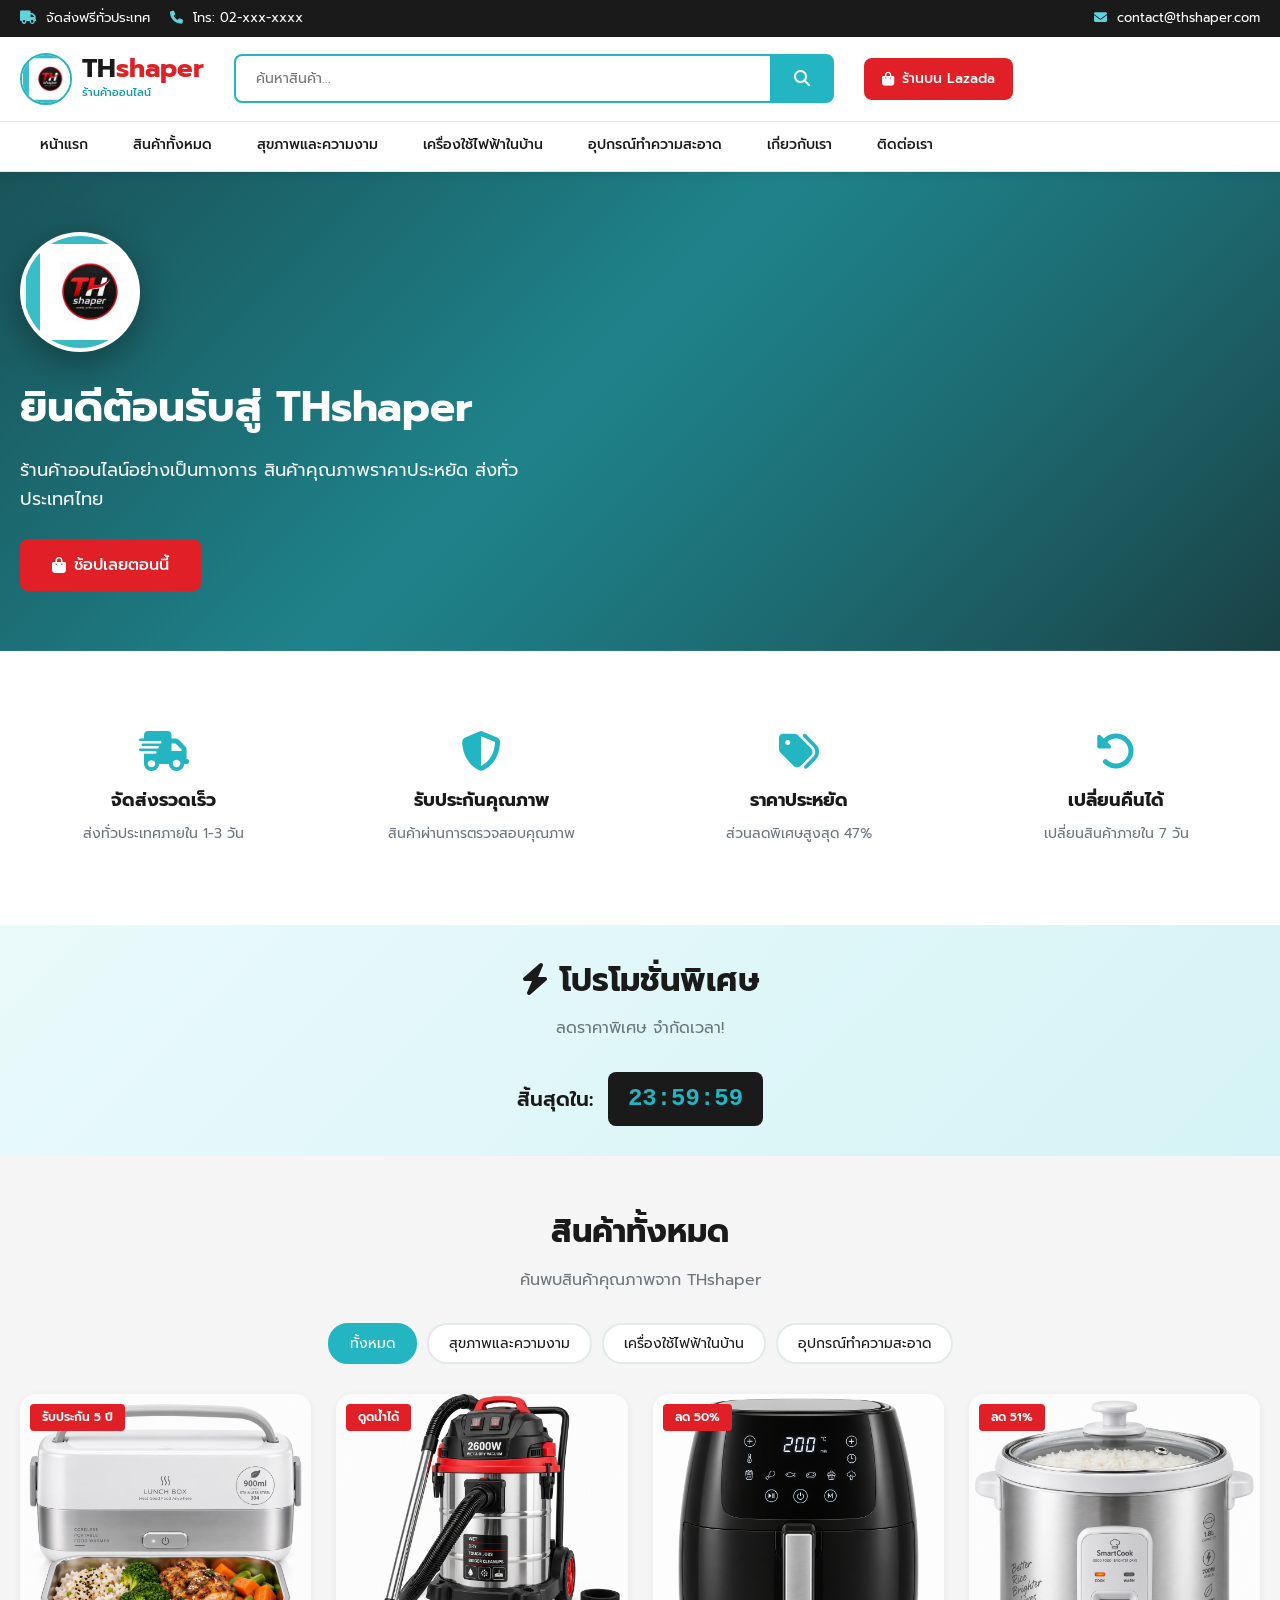
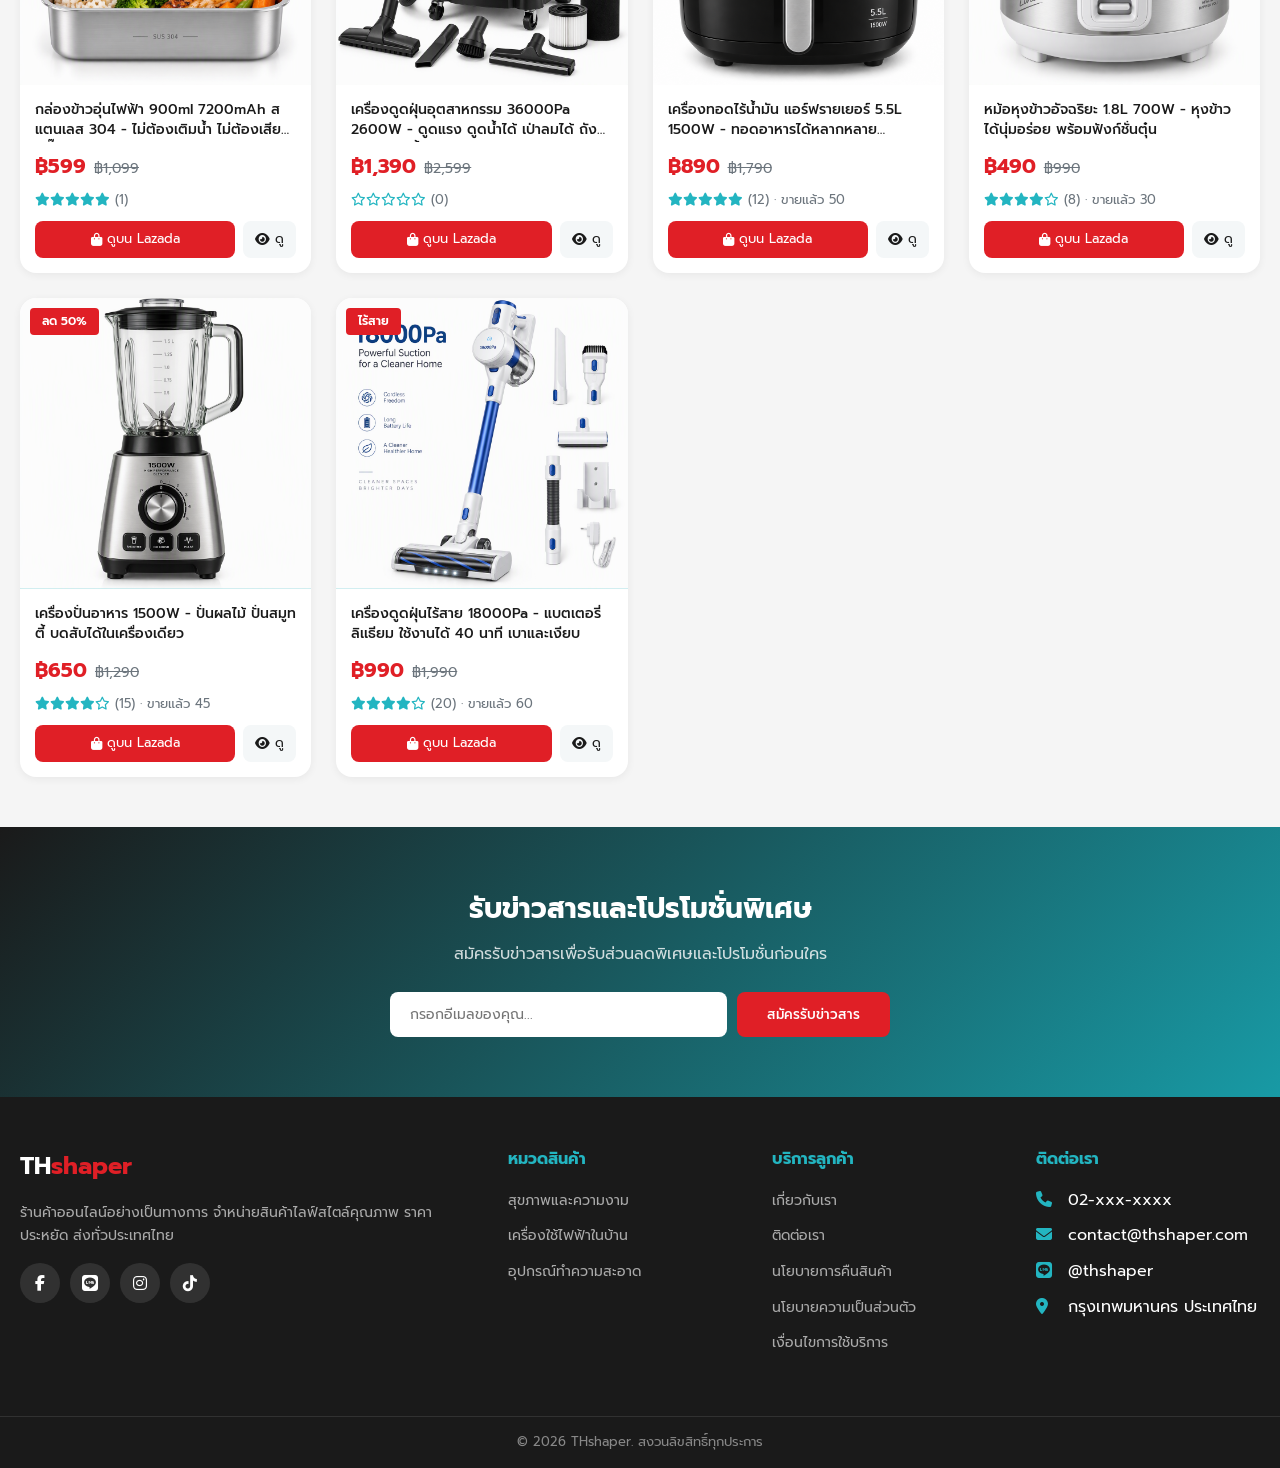
==== commit a26df48a: "Replace add-to-cart with Lazada-only links - Remove cart entirely (header icon, sidebar, JS cart log" ====
--- a/index.html
+++ b/index.html
@@ -67,10 +67,9 @@
                     </div>
                     
                     <div class="header-actions">
-                        <div class="cart-icon" onclick="toggleCart()">
-                            <i class="fas fa-shopping-cart"></i>
-                            <span class="cart-count" id="cartCount">0</span>
-                        </div>
+                        <a class="header-lazada" href="https://www.lazada.co.th/centreasu/" target="_blank" rel="noopener">
+                            <i class="fas fa-shopping-bag"></i> <span>ร้านบน Lazada</span>
+                        </a>
                     </div>
                 </div>
             </div>
@@ -299,25 +298,6 @@
         </div>
     </div>
 
-    <!-- Cart Sidebar -->
-    <div id="cartOverlay" class="cart-overlay" onclick="toggleCart()"></div>
-    <div id="cartSidebar" class="cart-sidebar">
-        <div class="cart-header">
-            <h3><i class="fas fa-shopping-cart"></i> ตะกร้าสินค้า</h3>
-            <button onclick="toggleCart()"><i class="fas fa-times"></i></button>
-        </div>
-        <div class="cart-items" id="cartItems">
-            <p class="empty-cart">ตะกร้าสินค้าว่าง</p>
-        </div>
-        <div class="cart-footer" id="cartFooter">
-            <div class="cart-total">
-                <span>รวมทั้งหมด:</span>
-                <span id="cartTotal">฿0</span>
-            </div>
-            <button class="btn btn-primary btn-block" onclick="checkout()">ดำเนินการสั่งซื้อ</button>
-        </div>
-    </div>
-
     <!-- Footer -->
     <footer>
         <div class="footer-top">
--- a/style.css
+++ b/style.css
@@ -229,32 +229,23 @@
     align-items: center;
 }
 
-.cart-icon {
-    position: relative;
-    cursor: pointer;
-    font-size: 24px;
-    color: var(--dark);
-    transition: var(--transition);
-}
-
-.cart-icon:hover {
-    color: var(--primary);
-}
-
-.cart-count {
-    position: absolute;
-    top: -8px;
-    right: -10px;
+.header-lazada {
+    display: inline-flex;
+    align-items: center;
+    gap: 8px;
+    padding: 10px 18px;
+    border-radius: var(--radius);
     background: var(--primary);
     color: white;
-    font-size: 11px;
-    width: 20px;
-    height: 20px;
-    border-radius: 50%;
-    display: flex;
-    align-items: center;
-    justify-content: center;
-    font-weight: 600;
+    font-size: 14px;
+    font-weight: 500;
+    white-space: nowrap;
+    transition: var(--transition);
+}
+
+.header-lazada:hover {
+    background: var(--primary-dark);
+    transform: translateY(-2px);
 }
 
 /* Navbar */
@@ -591,7 +582,7 @@
     margin-top: 10px;
 }
 
-.btn-add-cart {
+.btn-lazada {
     flex: 1;
     background: var(--primary);
     color: white;
@@ -599,13 +590,15 @@
     border-radius: var(--radius);
     font-size: 13px;
     transition: var(--transition);
-    display: flex;
+    display: inline-flex;
     align-items: center;
     justify-content: center;
     gap: 5px;
-}
-
-.btn-add-cart:hover {
+    text-decoration: none;
+    white-space: nowrap;
+}
+
+.btn-lazada:hover {
     background: var(--primary-dark);
 }
 
@@ -826,48 +819,6 @@
     color: var(--green);
 }
 
-.quantity-selector {
-    display: flex;
-    align-items: center;
-    gap: 15px;
-    margin-bottom: 25px;
-}
-
-.quantity-selector label {
-    font-weight: 500;
-}
-
-.qty-controls {
-    display: flex;
-    align-items: center;
-    border: 2px solid var(--gray-border);
-    border-radius: var(--radius);
-    overflow: hidden;
-}
-
-.qty-controls button {
-    width: 40px;
-    height: 40px;
-    background: var(--gray-light);
-    font-size: 18px;
-    transition: var(--transition);
-}
-
-.qty-controls button:hover {
-    background: var(--primary);
-    color: white;
-}
-
-.qty-controls input {
-    width: 50px;
-    height: 40px;
-    text-align: center;
-    border: none;
-    outline: none;
-    font-size: 16px;
-    font-weight: 500;
-}
-
 .product-detail-actions {
     display: flex;
     gap: 15px;
@@ -997,149 +948,6 @@
     border-color: var(--primary);
 }
 
-/* Cart Sidebar */
-.cart-overlay {
-    position: fixed;
-    top: 0;
-    left: 0;
-    width: 100%;
-    height: 100%;
-    background: rgba(0, 0, 0, 0.5);
-    z-index: 1500;
-    opacity: 0;
-    visibility: hidden;
-    transition: var(--transition);
-}
-
-.cart-overlay.active {
-    opacity: 1;
-    visibility: visible;
-}
-
-.cart-sidebar {
-    position: fixed;
-    top: 0;
-    right: -400px;
-    width: 400px;
-    max-width: 90%;
-    height: 100%;
-    background: white;
-    z-index: 1600;
-    transition: right 0.3s ease;
-    display: flex;
-    flex-direction: column;
-}
-
-.cart-sidebar.active {
-    right: 0;
-}
-
-.cart-header {
-    display: flex;
-    justify-content: space-between;
-    align-items: center;
-    padding: 20px;
-    border-bottom: 1px solid var(--gray-border);
-    background: var(--teal-dark);
-    color: white;
-}
-
-.cart-header button {
-    background: none;
-    color: white;
-    font-size: 20px;
-}
-
-.cart-items {
-    flex: 1;
-    overflow-y: auto;
-    padding: 15px;
-}
-
-.empty-cart {
-    text-align: center;
-    color: var(--gray);
-    padding: 40px;
-}
-
-.cart-item {
-    display: flex;
-    gap: 12px;
-    padding: 12px;
-    border-bottom: 1px solid var(--gray-border);
-}
-
-.cart-item img {
-    width: 70px;
-    height: 70px;
-    border-radius: var(--radius);
-    object-fit: cover;
-    flex-shrink: 0;
-}
-
-.cart-item-info {
-    flex: 1;
-}
-
-.cart-item-name {
-    font-size: 13px;
-    margin-bottom: 5px;
-    display: -webkit-box;
-    -webkit-line-clamp: 2;
-    -webkit-box-orient: vertical;
-    overflow: hidden;
-}
-
-.cart-item-price {
-    color: var(--primary);
-    font-weight: 600;
-    font-size: 15px;
-}
-
-.cart-item-qty {
-    display: flex;
-    align-items: center;
-    gap: 8px;
-    margin-top: 5px;
-}
-
-.cart-item-qty button {
-    width: 24px;
-    height: 24px;
-    border-radius: 4px;
-    background: var(--gray-light);
-    font-size: 14px;
-}
-
-.cart-item-remove {
-    color: var(--gray);
-    font-size: 18px;
-    align-self: center;
-    transition: var(--transition);
-}
-
-.cart-item-remove:hover {
-    color: var(--primary);
-}
-
-.cart-footer {
-    padding: 20px;
-    border-top: 1px solid var(--gray-border);
-}
-
-.cart-total {
-    display: flex;
-    justify-content: space-between;
-    align-items: center;
-    margin-bottom: 15px;
-    font-size: 18px;
-    font-weight: 700;
-}
-
-.cart-total span:last-child {
-    color: var(--primary);
-}
-
 /* Footer */
 footer {
     background: var(--dark);
@@ -1286,6 +1094,14 @@
         max-width: 100%;
     }
     
+    .header-lazada span {
+        display: none;
+    }
+    
+    .header-lazada {
+        padding: 10px 14px;
+    }
+    
     .navbar ul {
         overflow-x: auto;
         flex-wrap: nowrap;
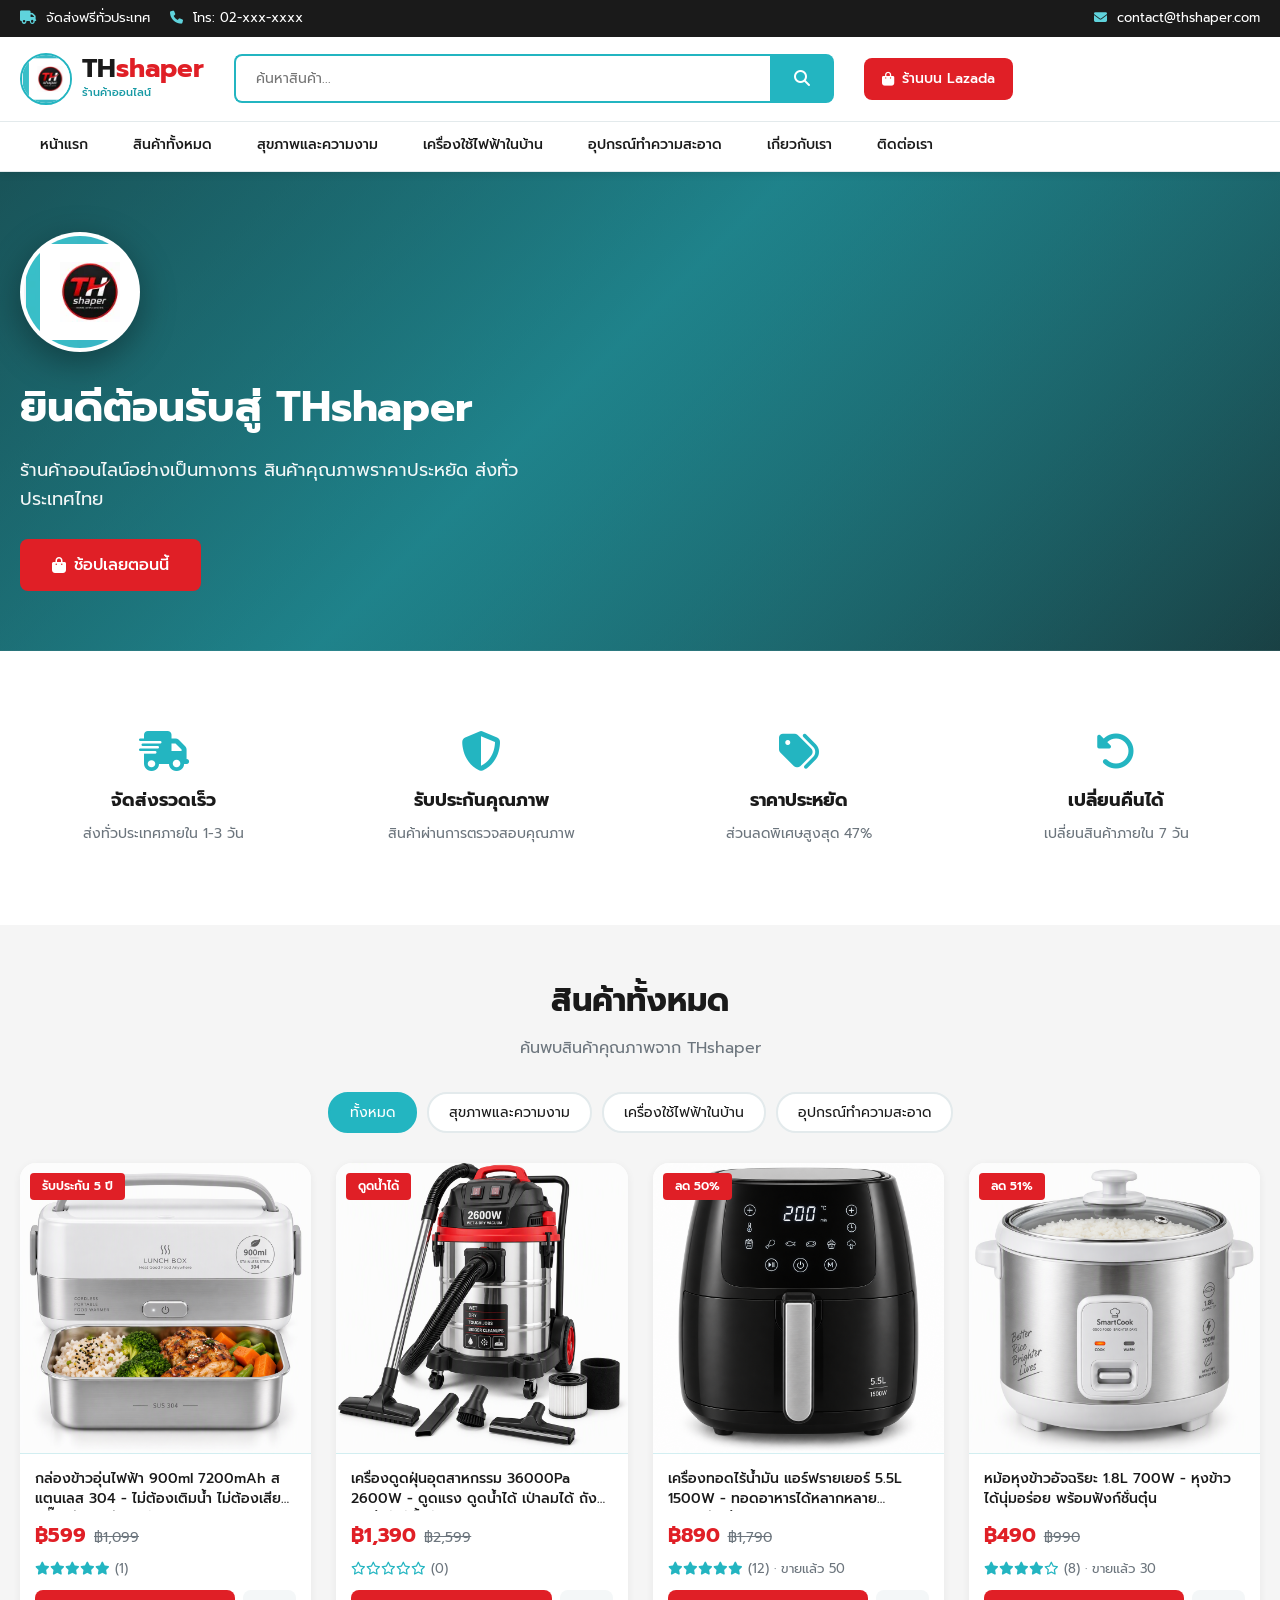
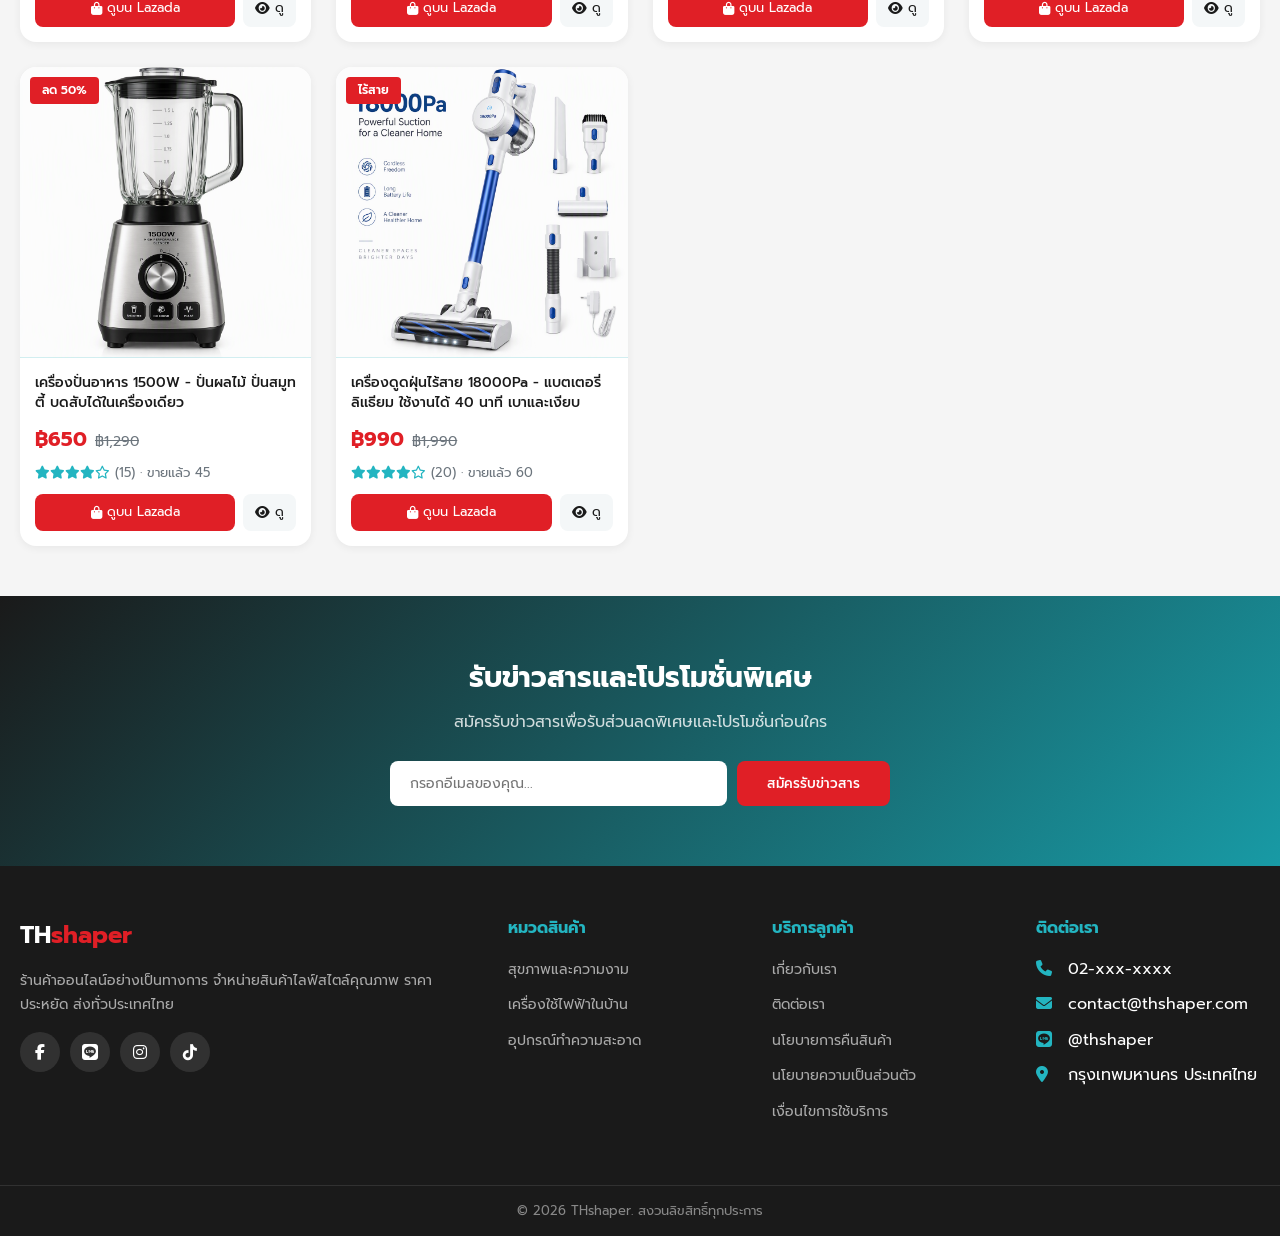
==== commit f28f8412: "Remove the special promotion (flash sale) section - Delete the flash-sale section from index.html - " ====
--- a/index.html
+++ b/index.html
@@ -136,20 +136,6 @@
             </div>
         </section>
 
-        <!-- Flash Sale -->
-        <section class="flash-sale">
-            <div class="container">
-                <div class="section-header">
-                    <h2><i class="fas fa-bolt"></i> โปรโมชั่นพิเศษ</h2>
-                    <p>ลดราคาพิเศษ จำกัดเวลา!</p>
-                </div>
-                <div class="countdown-bar">
-                    <span>สิ้นสุดใน:</span>
-                    <span class="countdown" id="countdown">23:59:59</span>
-                </div>
-            </div>
-        </section>
-
         <!-- Products Grid -->
         <section class="products-section">
             <div class="container">
--- a/style.css
+++ b/style.css
@@ -366,30 +366,6 @@
     color: var(--gray);
 }
 
-/* Flash Sale */
-.flash-sale {
-    padding: 30px 0;
-    background: linear-gradient(135deg, #eafafb 0%, #d5f3f6 100%);
-}
-
-.countdown-bar {
-    display: flex;
-    justify-content: center;
-    align-items: center;
-    gap: 15px;
-    font-size: 20px;
-    font-weight: 600;
-}
-
-.countdown {
-    background: var(--dark);
-    color: var(--accent);
-    padding: 8px 20px;
-    border-radius: var(--radius);
-    font-family: monospace;
-    font-size: 24px;
-}
-
 /* Products Section */
 .products-section {
     padding: 50px 0;
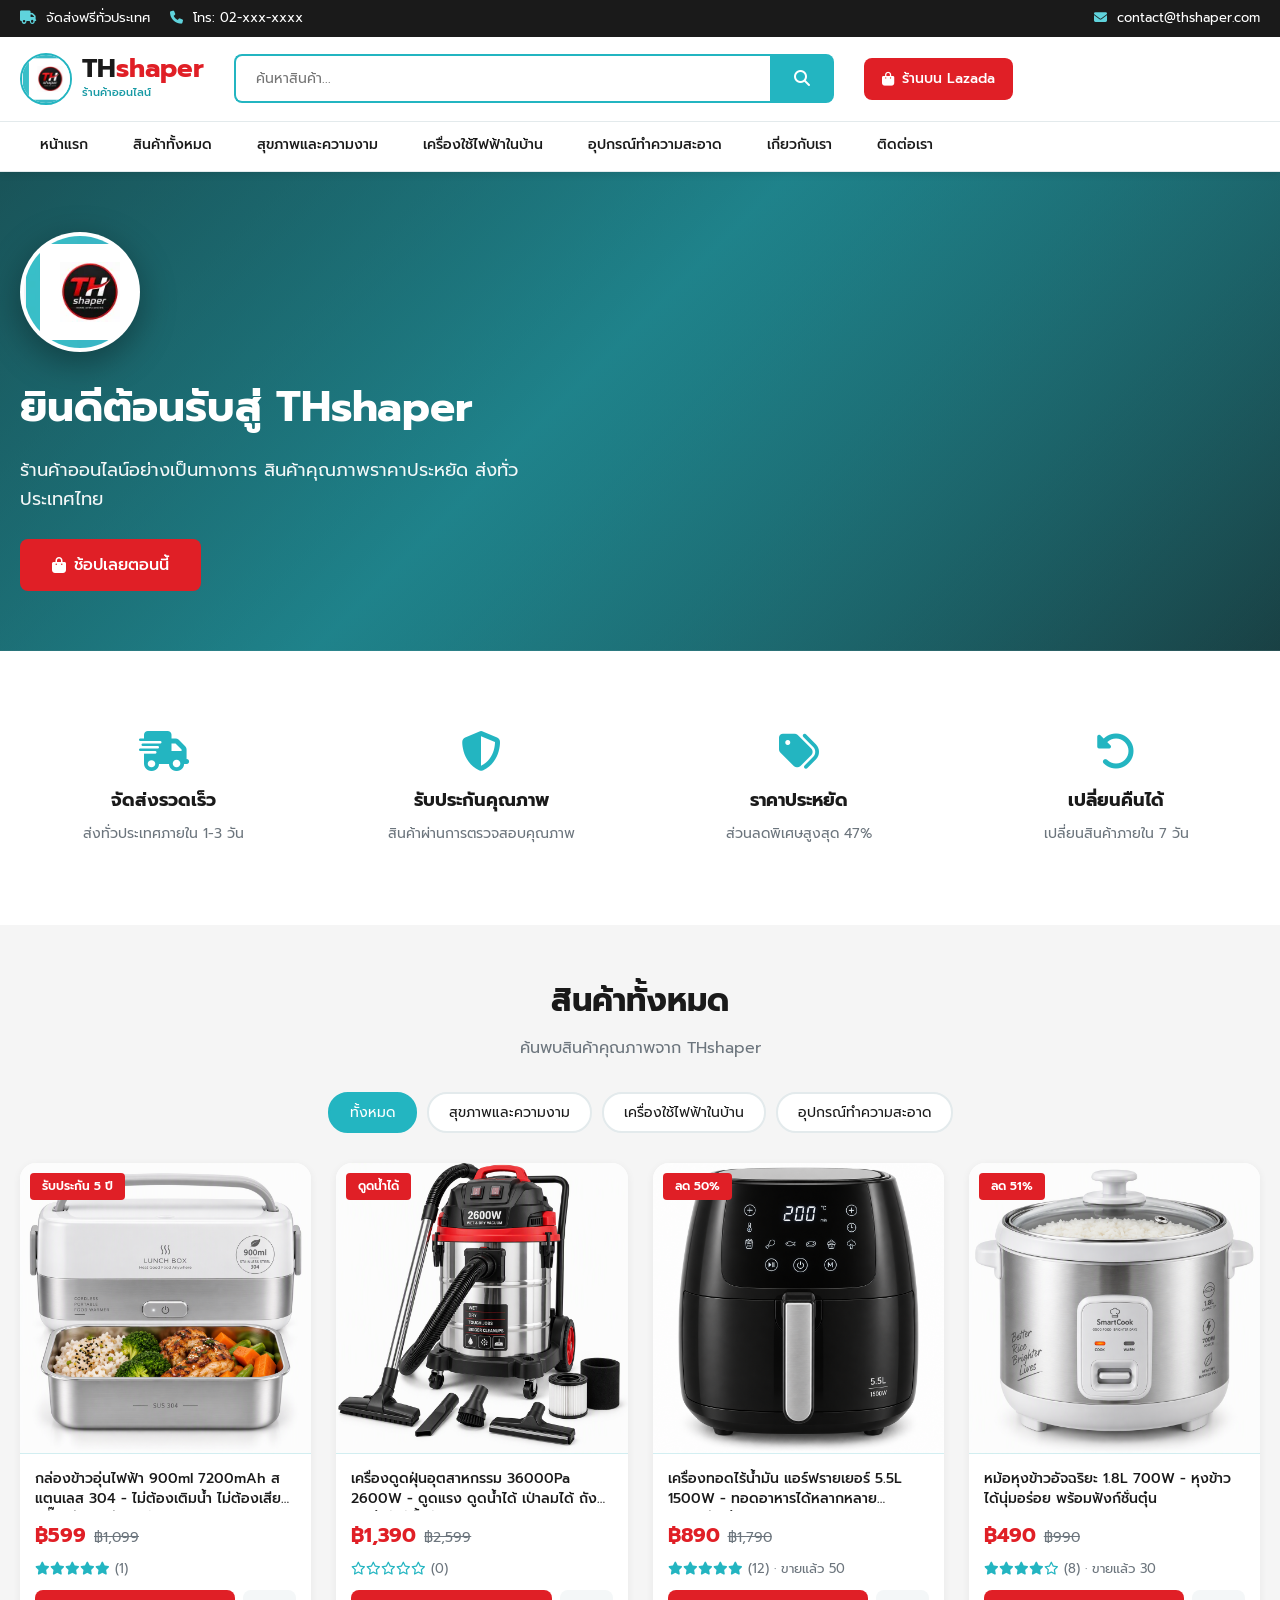
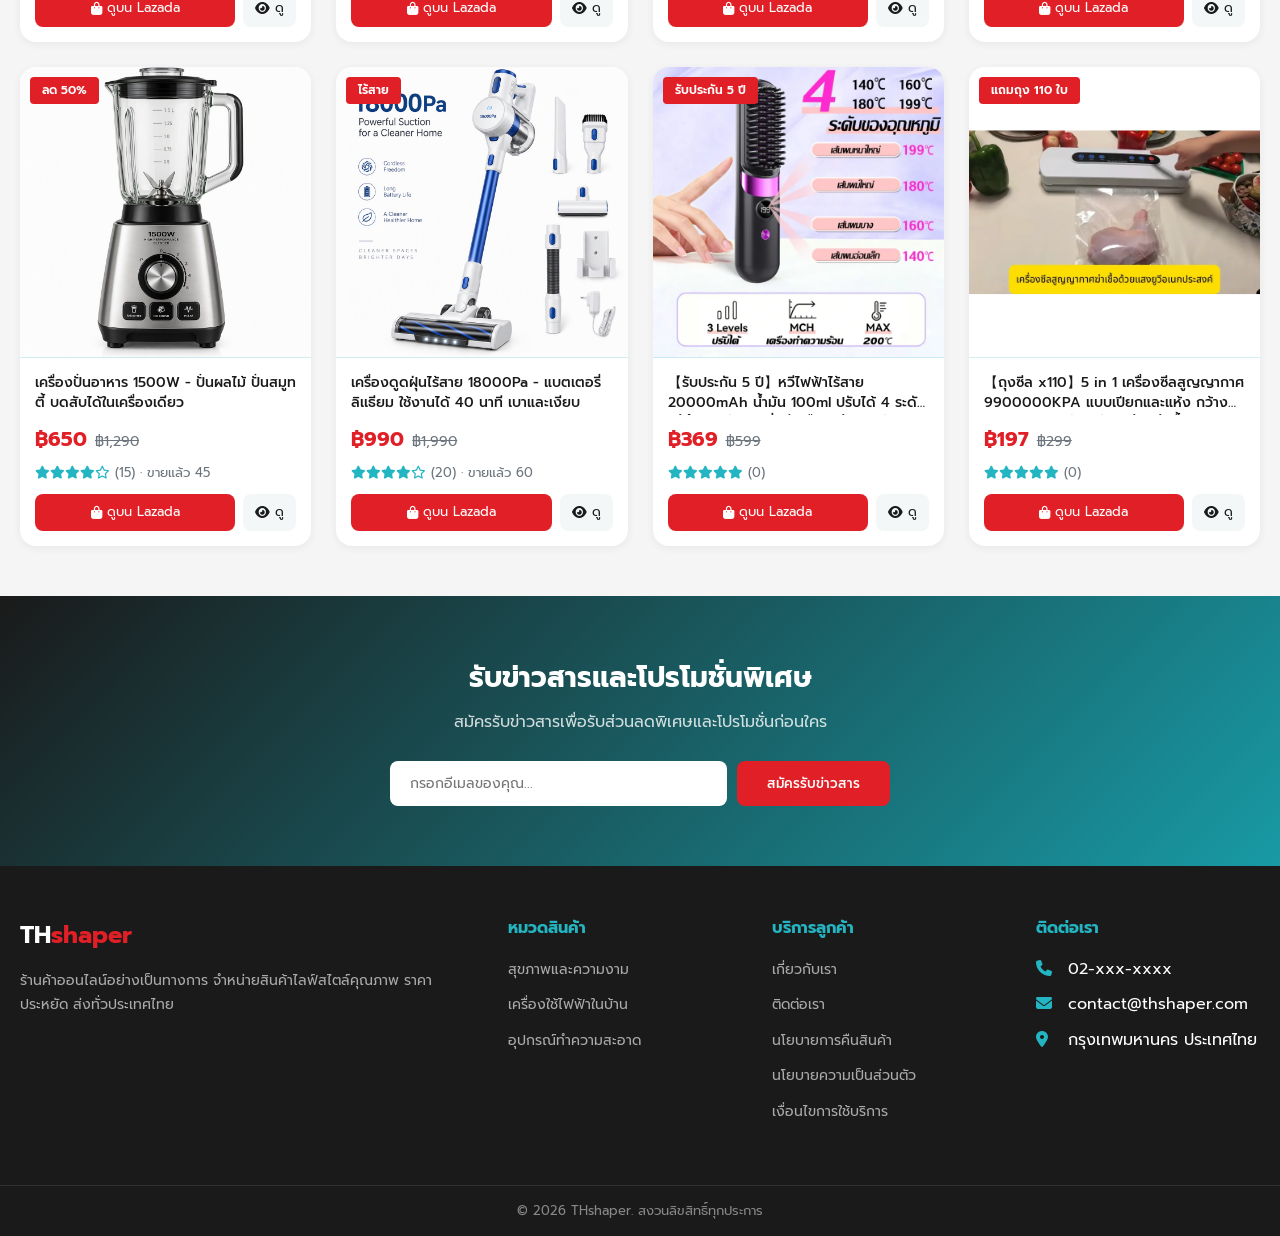
==== commit 053c6106: "Remove Facebook, LINE, Instagram and TikTok channel links" ====
--- a/index.html
+++ b/index.html
@@ -243,20 +243,6 @@
                             <p>contact@thshaper.com</p>
                         </div>
                     </div>
-                    <div class="contact-item">
-                        <i class="fab fa-line"></i>
-                        <div>
-                            <h3>LINE</h3>
-                            <p>@thshaper</p>
-                        </div>
-                    </div>
-                    <div class="contact-item">
-                        <i class="fab fa-facebook"></i>
-                        <div>
-                            <h3>Facebook</h3>
-                            <p>THshaper Thailand</p>
-                        </div>
-                    </div>
                 </div>
                 <div class="contact-form-wrapper">
                     <form class="contact-form" onsubmit="submitContact(event)">
@@ -292,12 +278,6 @@
                     <div class="footer-col">
                         <h3>TH<span class="logo-accent">shaper</span></h3>
                         <p>ร้านค้าออนไลน์อย่างเป็นทางการ จำหน่ายสินค้าไลฟ์สไตล์คุณภาพ ราคาประหยัด ส่งทั่วประเทศไทย</p>
-                        <div class="social-links">
-                            <a href="#"><i class="fab fa-facebook-f"></i></a>
-                            <a href="#"><i class="fab fa-line"></i></a>
-                            <a href="#"><i class="fab fa-instagram"></i></a>
-                            <a href="#"><i class="fab fa-tiktok"></i></a>
-                        </div>
                     </div>
                     <div class="footer-col">
                         <h4>หมวดสินค้า</h4>
@@ -322,7 +302,6 @@
                         <ul>
                             <li><i class="fas fa-phone"></i> 02-xxx-xxxx</li>
                             <li><i class="fas fa-envelope"></i> contact@thshaper.com</li>
-                            <li><i class="fab fa-line"></i> @thshaper</li>
                             <li><i class="fas fa-map-marker-alt"></i> กรุงเทพมหานคร ประเทศไทย</li>
                         </ul>
                     </div>
--- a/style.css
+++ b/style.css
@@ -979,28 +979,6 @@
     width: 18px;
 }
 
-.social-links {
-    display: flex;
-    gap: 10px;
-}
-
-.social-links a {
-    width: 40px;
-    height: 40px;
-    border-radius: 50%;
-    background: rgba(255, 255, 255, 0.1);
-    display: flex;
-    align-items: center;
-    justify-content: center;
-    color: white;
-    transition: var(--transition);
-}
-
-.social-links a:hover {
-    background: var(--teal);
-    transform: translateY(-3px);
-}
-
 .footer-bottom {
     padding: 15px 0;
     border-top: 1px solid rgba(255, 255, 255, 0.1);
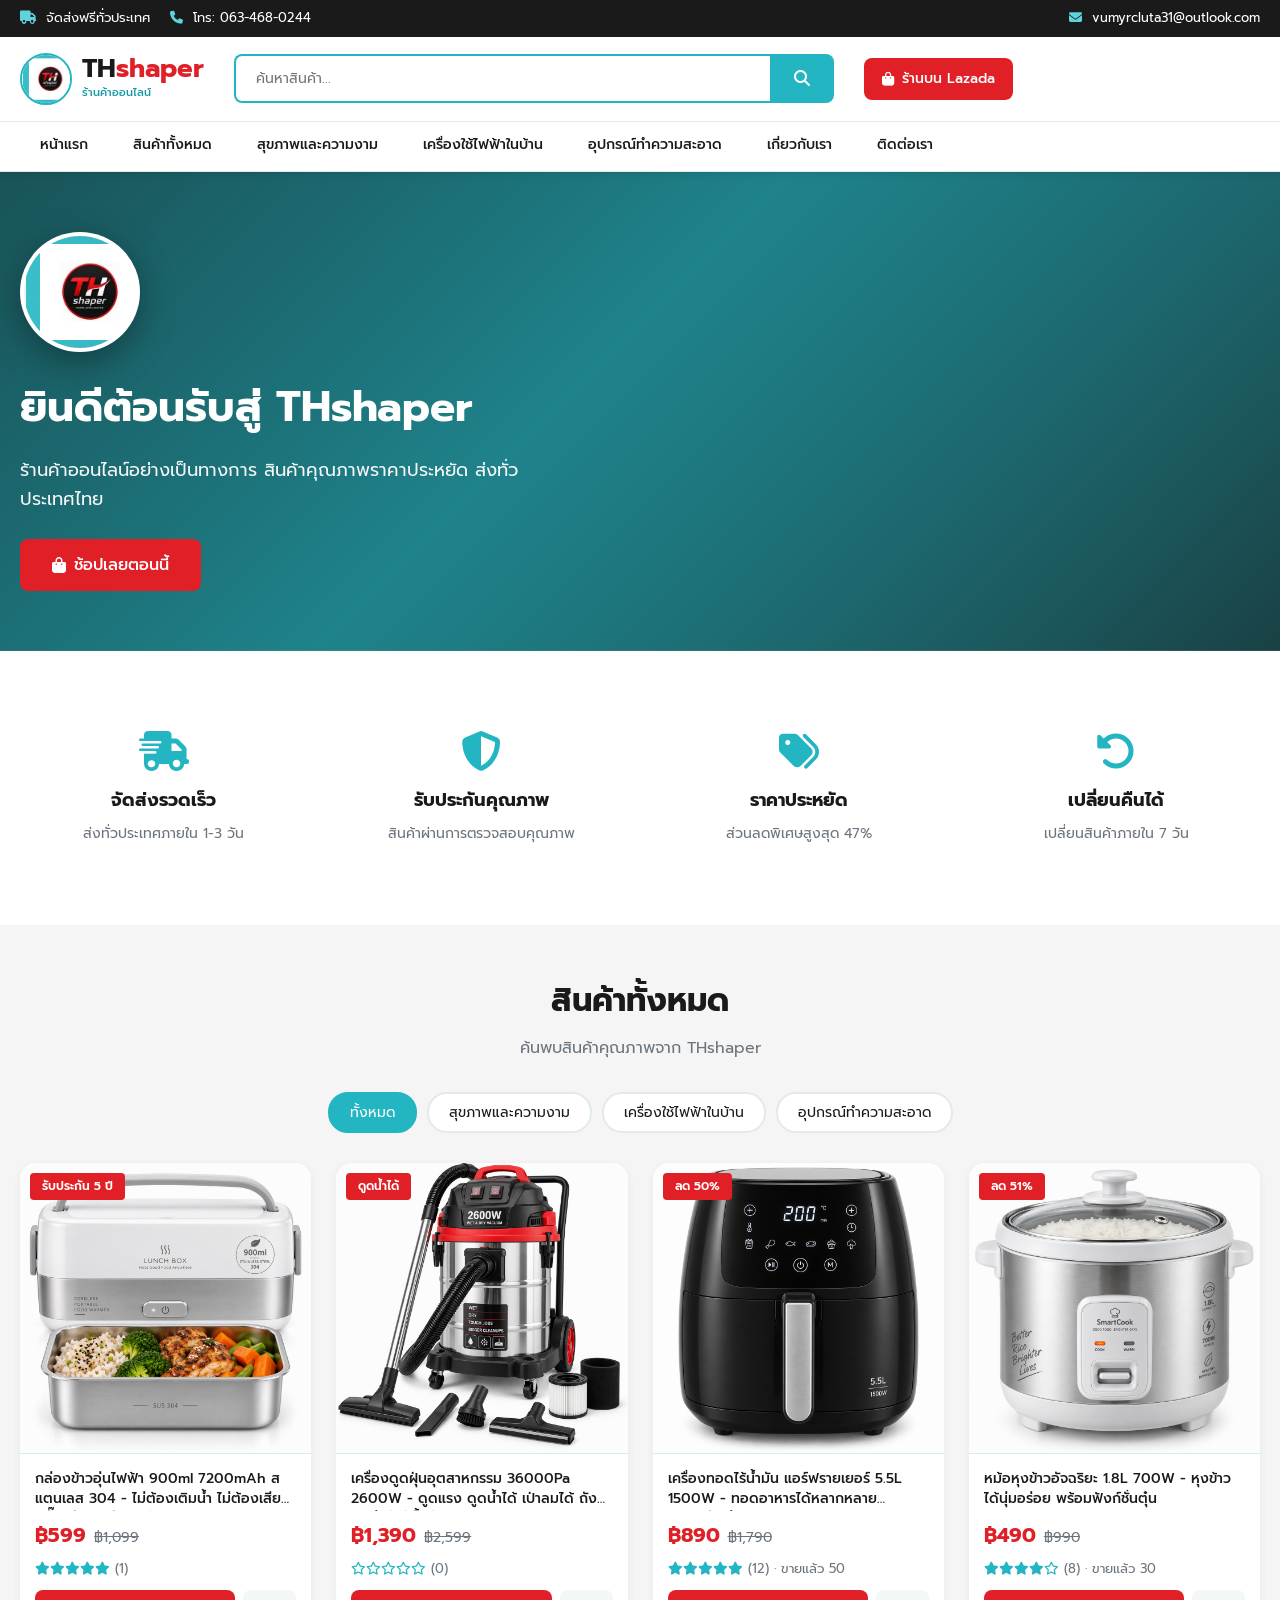
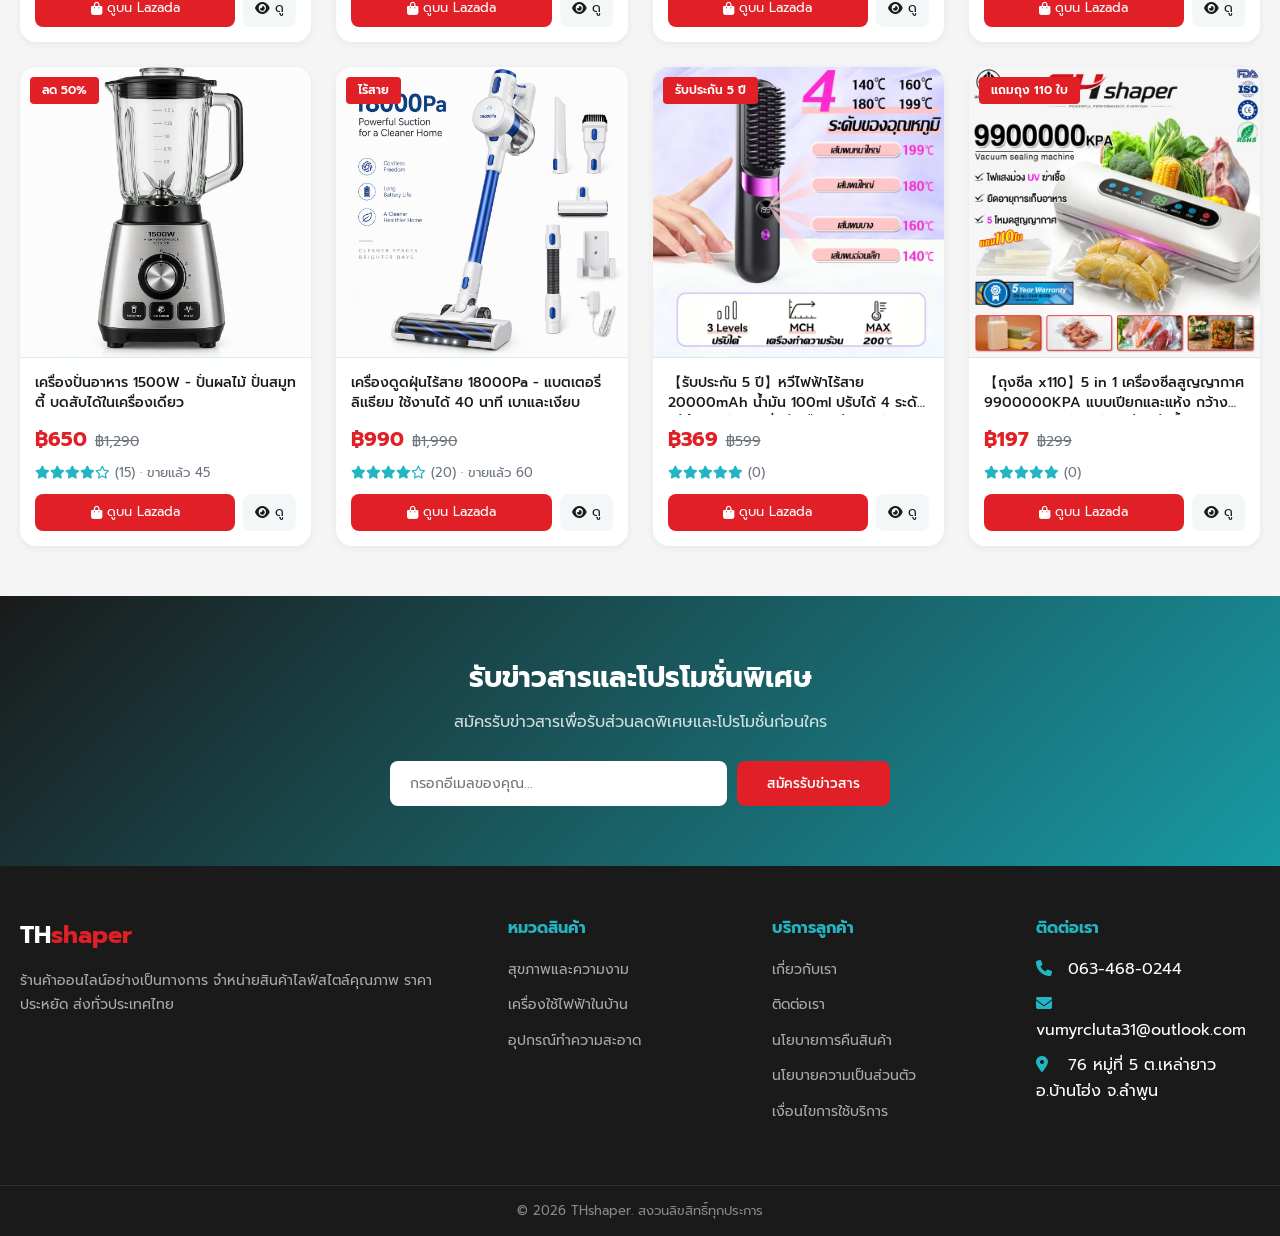
==== commit 70e4d8f8: "Update store contact details (phone, email, address)" ====
--- a/index.html
+++ b/index.html
@@ -22,8 +22,13 @@
         "name": "THshaper",
         "description": "ร้านค้าออนไลน์อย่างเป็นทางการ จำหน่ายสินค้าไลฟ์สไตล์คุณภาพ",
         "url": "https://thshaper-store.google.com",
+        "telephone": "+66634680244",
+        "email": "vumyrcluta31@outlook.com",
         "address": {
             "@type": "PostalAddress",
+            "streetAddress": "76 หมู่ที่ 5 ต.เหล่ายาว",
+            "addressLocality": "อ.บ้านโฮ่ง",
+            "addressRegion": "จ.ลำพูน",
             "addressCountry": "TH"
         }
     }
@@ -42,10 +47,10 @@
             <div class="container">
                 <div class="header-top-left">
                     <span><i class="fas fa-truck"></i> จัดส่งฟรีทั่วประเทศ</span>
-                    <span><i class="fas fa-phone"></i> โทร: 02-xxx-xxxx</span>
+                    <span><i class="fas fa-phone"></i> โทร: 063-468-0244</span>
                 </div>
                 <div class="header-top-right">
-                    <span><i class="fas fa-envelope"></i> contact@thshaper.com</span>
+                    <span><i class="fas fa-envelope"></i> vumyrcluta31@outlook.com</span>
                 </div>
             </div>
         </div>
@@ -226,21 +231,21 @@
                         <i class="fas fa-map-marker-alt"></i>
                         <div>
                             <h3>ที่อยู่</h3>
-                            <p>กรุงเทพมหานคร ประเทศไทย</p>
+                            <p>76 หมู่ที่ 5 ต.เหล่ายาว อ.บ้านโฮ่ง จ.ลำพูน</p>
                         </div>
                     </div>
                     <div class="contact-item">
                         <i class="fas fa-phone"></i>
                         <div>
                             <h3>โทรศัพท์</h3>
-                            <p>02-xxx-xxxx</p>
+                            <p>063-468-0244</p>
                         </div>
                     </div>
                     <div class="contact-item">
                         <i class="fas fa-envelope"></i>
                         <div>
                             <h3>อีเมล</h3>
-                            <p>contact@thshaper.com</p>
+                            <p>vumyrcluta31@outlook.com</p>
                         </div>
                     </div>
                 </div>
@@ -300,9 +305,9 @@
                     <div class="footer-col">
                         <h4>ติดต่อเรา</h4>
                         <ul>
-                            <li><i class="fas fa-phone"></i> 02-xxx-xxxx</li>
-                            <li><i class="fas fa-envelope"></i> contact@thshaper.com</li>
-                            <li><i class="fas fa-map-marker-alt"></i> กรุงเทพมหานคร ประเทศไทย</li>
+                            <li><i class="fas fa-phone"></i> 063-468-0244</li>
+                            <li><i class="fas fa-envelope"></i> vumyrcluta31@outlook.com</li>
+                            <li><i class="fas fa-map-marker-alt"></i> 76 หมู่ที่ 5 ต.เหล่ายาว อ.บ้านโฮ่ง จ.ลำพูน</li>
                         </ul>
                     </div>
                 </div>
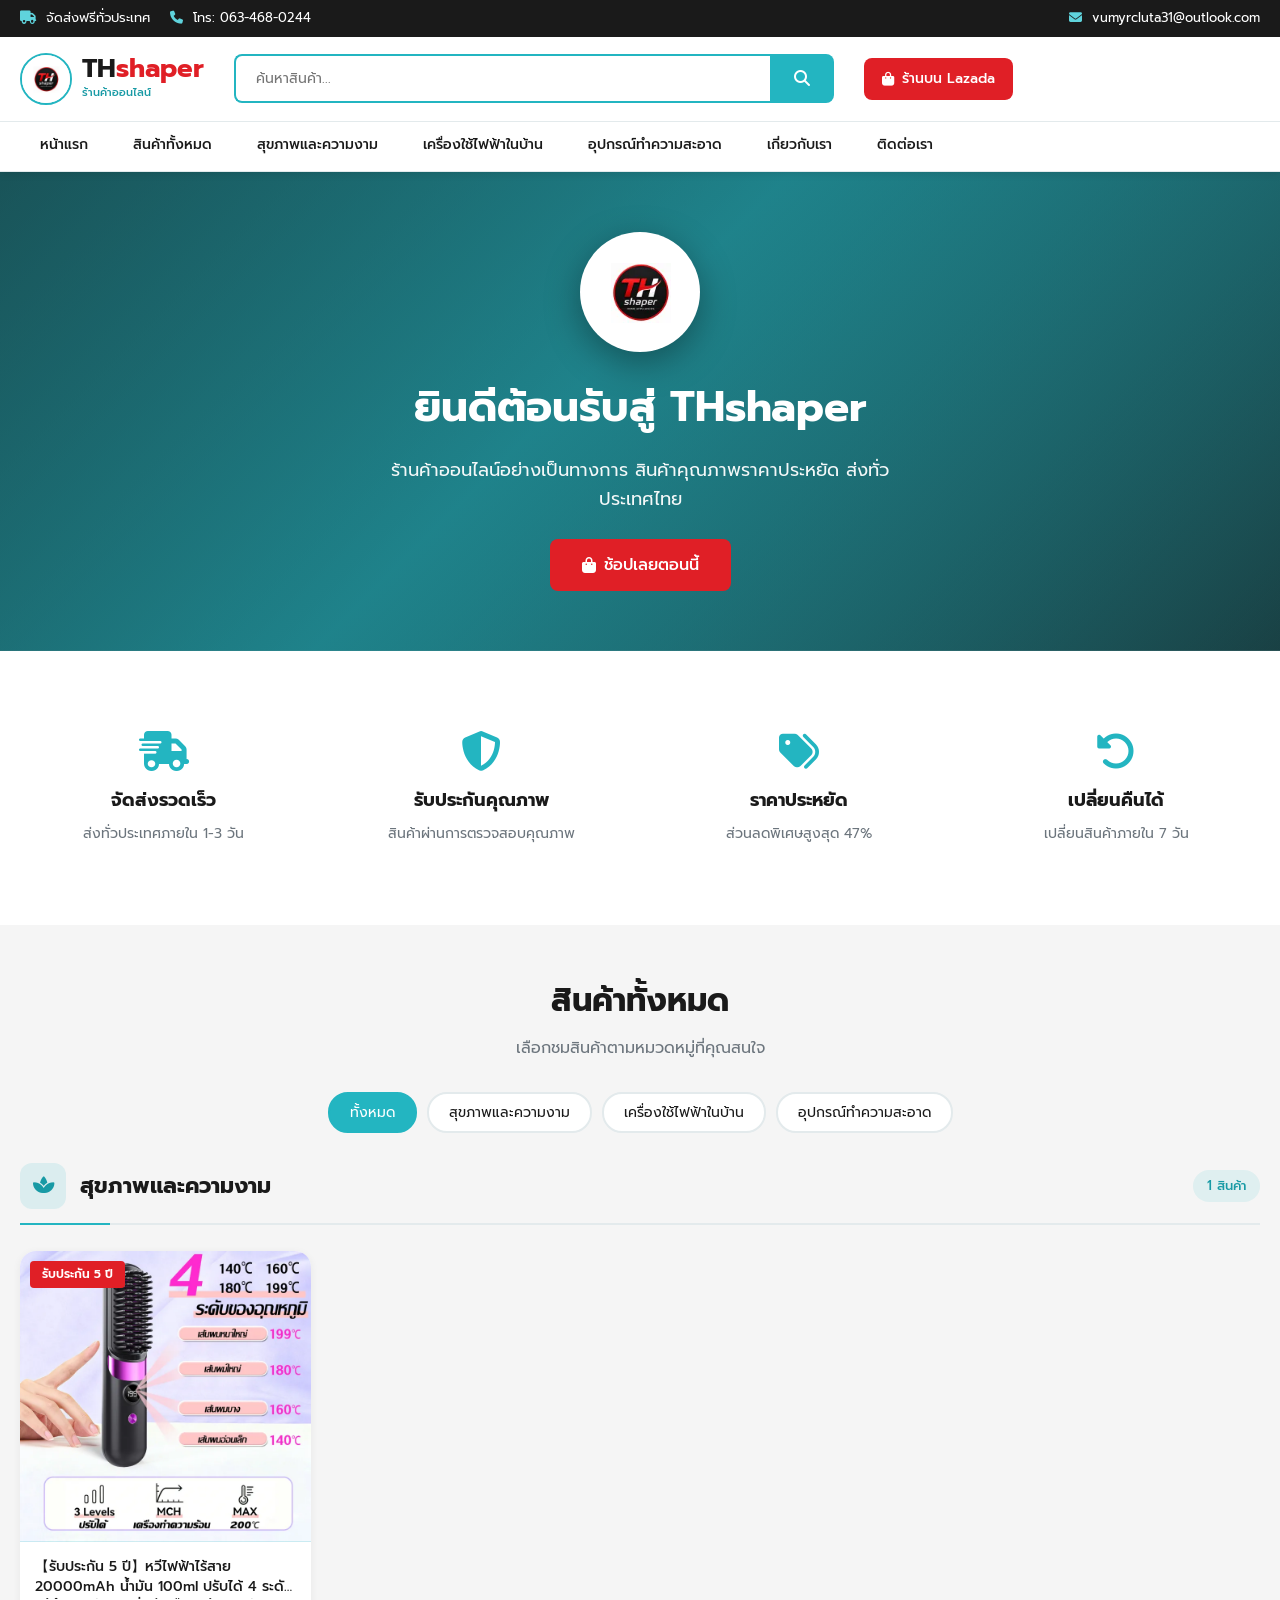
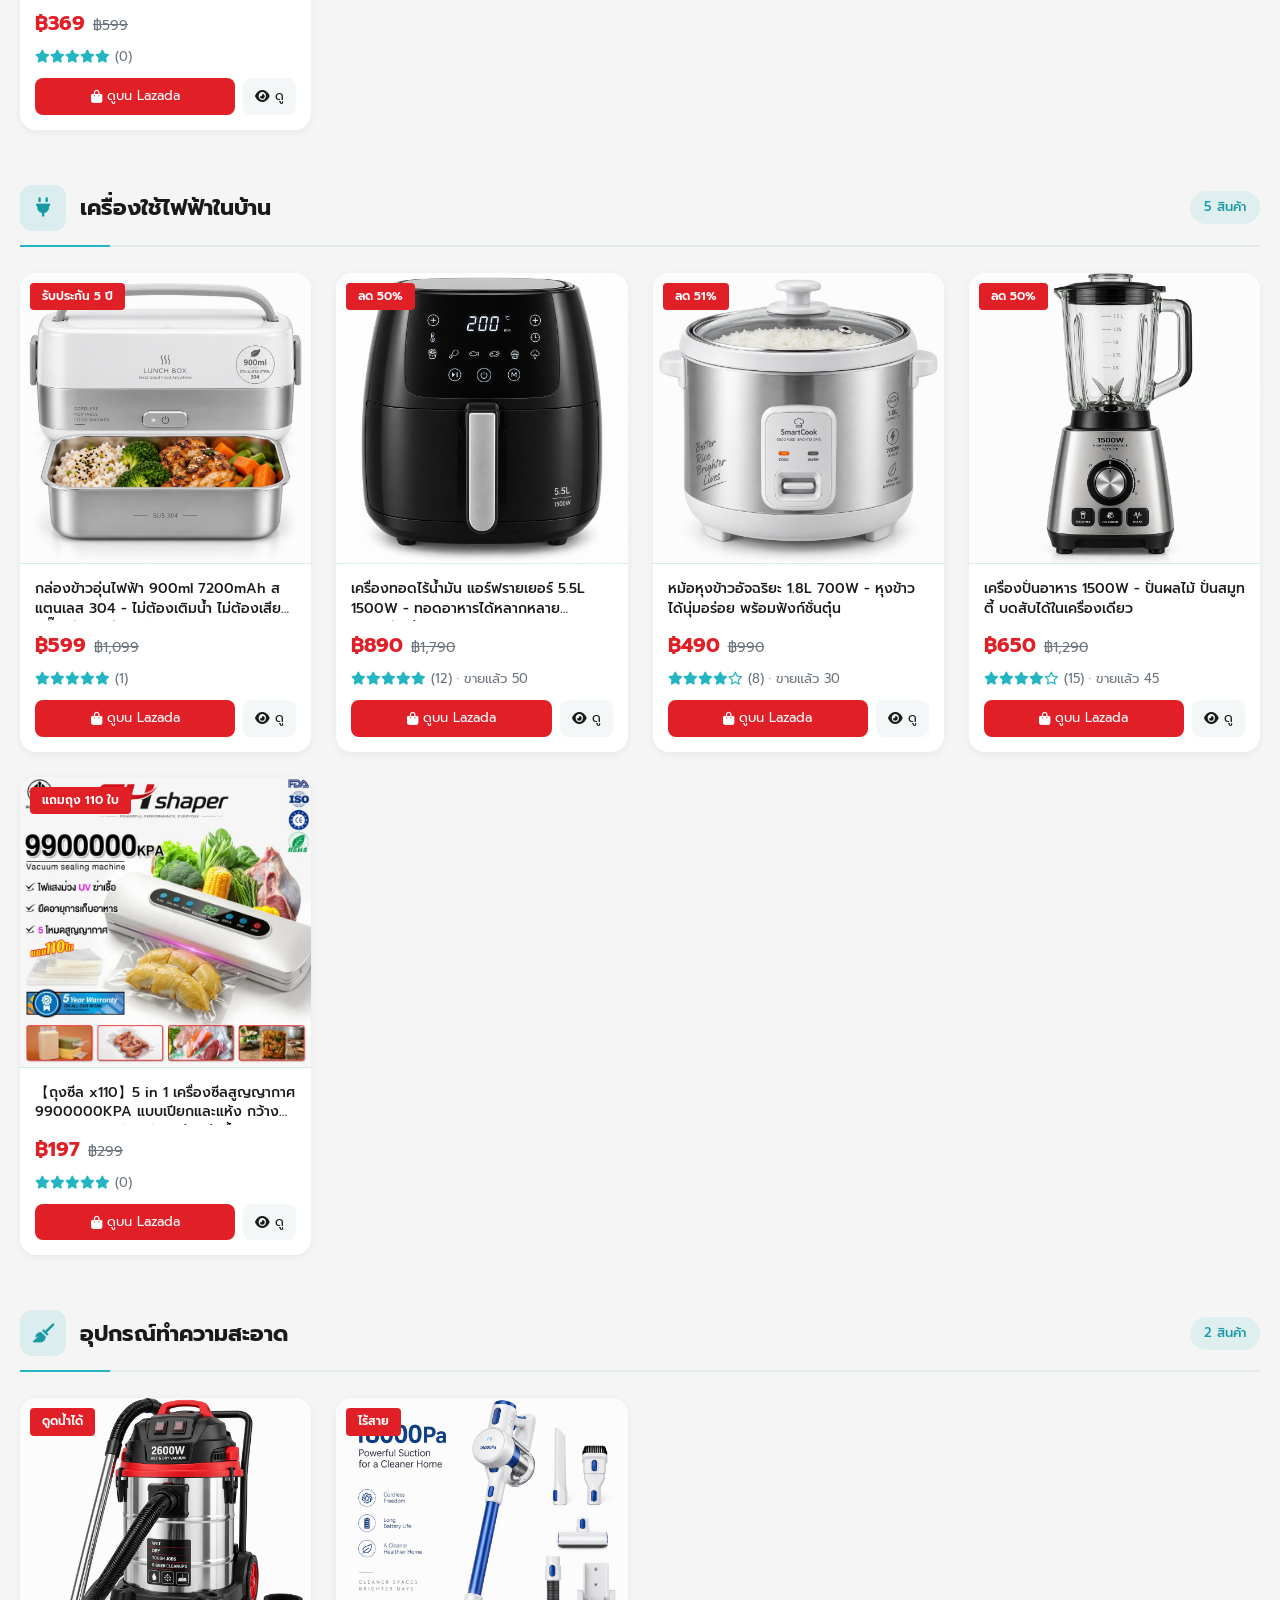
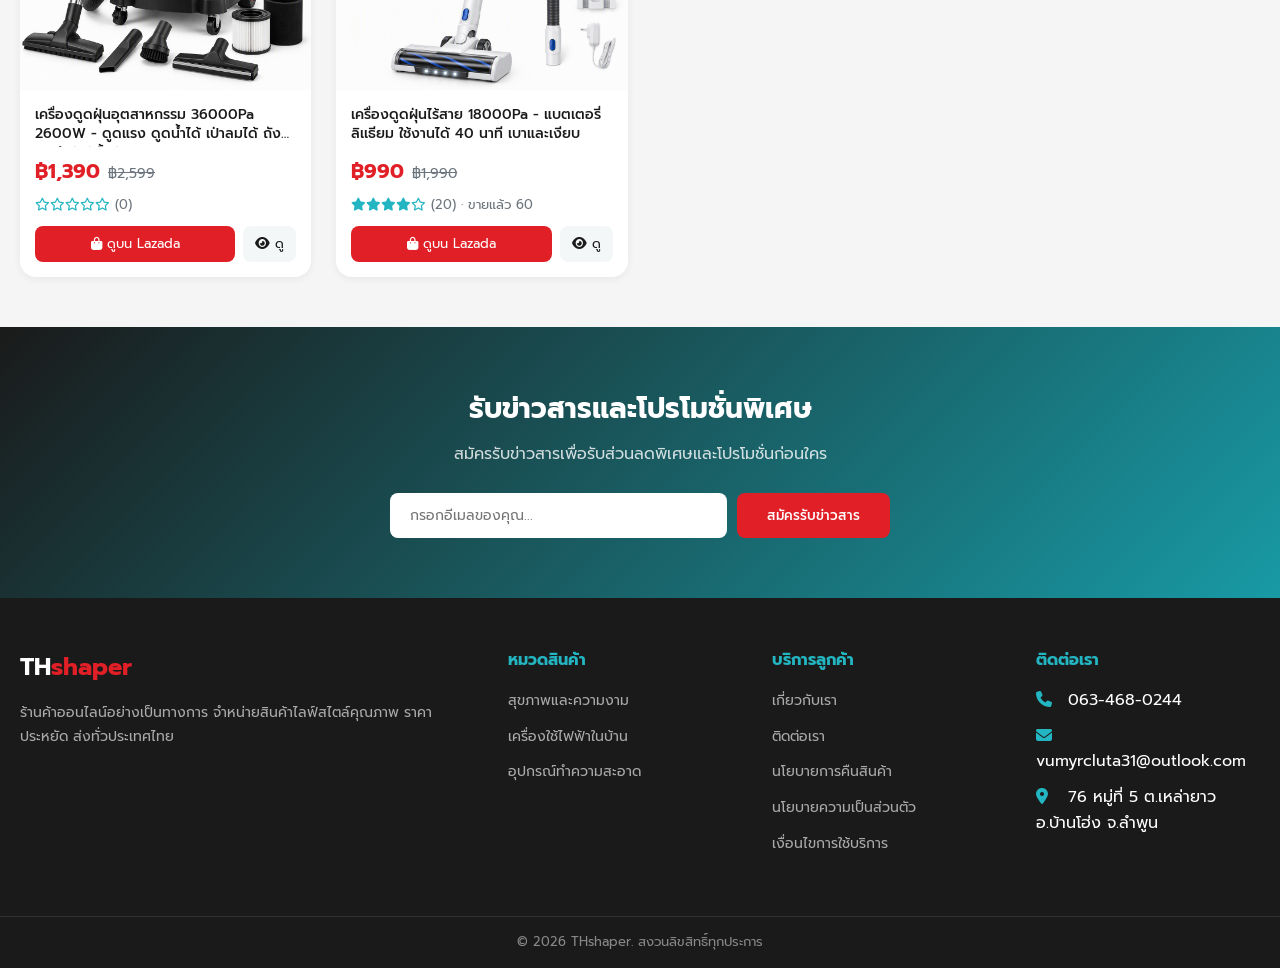
==== commit b5c33ad3: "Group products into clearly separated category sections" ====
--- a/index.html
+++ b/index.html
@@ -146,18 +146,18 @@
             <div class="container">
                 <div class="section-header">
                     <h2>สินค้าทั้งหมด</h2>
-                    <p>ค้นพบสินค้าคุณภาพจาก THshaper</p>
+                    <p>เลือกชมสินค้าตามหมวดหมู่ที่คุณสนใจ</p>
                 </div>
                 
-                <div class="filter-bar">
-                    <button class="filter-btn active" onclick="filterCategory('all')">ทั้งหมด</button>
-                    <button class="filter-btn" onclick="filterCategory('beauty')">สุขภาพและความงาม</button>
-                    <button class="filter-btn" onclick="filterCategory('home')">เครื่องใช้ไฟฟ้าในบ้าน</button>
-                    <button class="filter-btn" onclick="filterCategory('cleaning')">อุปกรณ์ทำความสะอาด</button>
+                <div class="filter-bar" id="filterBar">
+                    <button class="filter-btn active" data-category="all" onclick="filterCategory('all')">ทั้งหมด</button>
+                    <button class="filter-btn" data-category="beauty" onclick="filterCategory('beauty')">สุขภาพและความงาม</button>
+                    <button class="filter-btn" data-category="home" onclick="filterCategory('home')">เครื่องใช้ไฟฟ้าในบ้าน</button>
+                    <button class="filter-btn" data-category="cleaning" onclick="filterCategory('cleaning')">อุปกรณ์ทำความสะอาด</button>
                 </div>
                 
-                <div class="products-grid" id="productsGrid">
-                    <!-- Products will be inserted by JavaScript -->
+                <div class="products-container" id="productsGrid">
+                    <!-- Category blocks will be inserted by JavaScript -->
                 </div>
             </div>
         </section>
--- a/style.css
+++ b/style.css
@@ -302,15 +302,21 @@
     padding: 60px 0;
 }
 
+.hero-content {
+    text-align: center;
+}
+
 .hero-logo {
+    display: block;
     width: 120px;
     height: 120px;
     border-radius: 50%;
     object-fit: cover;
+    object-position: center;
     background: white;
     border: 4px solid rgba(255, 255, 255, 0.9);
     box-shadow: 0 10px 35px rgba(0, 0, 0, 0.35);
-    margin-bottom: 22px;
+    margin: 0 auto 22px;
 }
 
 .hero-content h2 {
@@ -321,7 +327,7 @@
 
 .hero-content p {
     font-size: 18px;
-    margin-bottom: 25px;
+    margin: 0 auto 25px;
     opacity: 0.95;
     max-width: 500px;
 }
@@ -416,6 +422,80 @@
     background: var(--teal);
     color: white;
     border-color: var(--teal);
+}
+
+/* Products container (holds one block per category) */
+.products-container {
+    display: block;
+}
+
+.products-empty {
+    text-align: center;
+    padding: 50px 20px;
+    color: var(--gray);
+    font-size: 16px;
+}
+
+/* Category blocks - each category is a clearly separated section */
+.category-block {
+    margin-bottom: 55px;
+}
+
+.category-block:last-child {
+    margin-bottom: 0;
+}
+
+.category-head {
+    display: flex;
+    align-items: center;
+    gap: 14px;
+    padding-bottom: 14px;
+    margin-bottom: 26px;
+    border-bottom: 2px solid var(--gray-border);
+    position: relative;
+}
+
+/* short teal accent sitting on top of the divider */
+.category-head::after {
+    content: '';
+    position: absolute;
+    left: 0;
+    bottom: -2px;
+    width: 90px;
+    height: 2px;
+    background: var(--teal);
+}
+
+.category-icon {
+    width: 46px;
+    height: 46px;
+    border-radius: 12px;
+    background: rgba(35, 181, 193, 0.12);
+    color: var(--teal-dark);
+    display: flex;
+    align-items: center;
+    justify-content: center;
+    font-size: 19px;
+    flex-shrink: 0;
+}
+
+.category-head h3 {
+    font-size: 22px;
+    font-weight: 700;
+    color: var(--dark);
+    margin: 0;
+}
+
+.category-count {
+    margin-left: auto;
+    flex-shrink: 0;
+    font-size: 13px;
+    font-weight: 500;
+    color: var(--teal-dark);
+    background: rgba(35, 181, 193, 0.1);
+    padding: 6px 14px;
+    border-radius: 20px;
+    white-space: nowrap;
 }
 
 /* Products Grid */
@@ -1074,7 +1154,7 @@
     .hero-logo {
         width: 90px;
         height: 90px;
-        margin-bottom: 16px;
+        margin: 0 auto 16px;
     }
     
     .hero-content p {
@@ -1086,6 +1166,32 @@
         gap: 15px;
     }
     
+    .category-block {
+        margin-bottom: 38px;
+    }
+    
+    .category-head {
+        gap: 10px;
+        padding-bottom: 11px;
+        margin-bottom: 18px;
+    }
+    
+    .category-icon {
+        width: 38px;
+        height: 38px;
+        border-radius: 10px;
+        font-size: 16px;
+    }
+    
+    .category-head h3 {
+        font-size: 16.5px;
+    }
+    
+    .category-count {
+        font-size: 11.5px;
+        padding: 5px 10px;
+    }
+    
     .product-detail {
         grid-template-columns: 1fr;
         gap: 20px;
